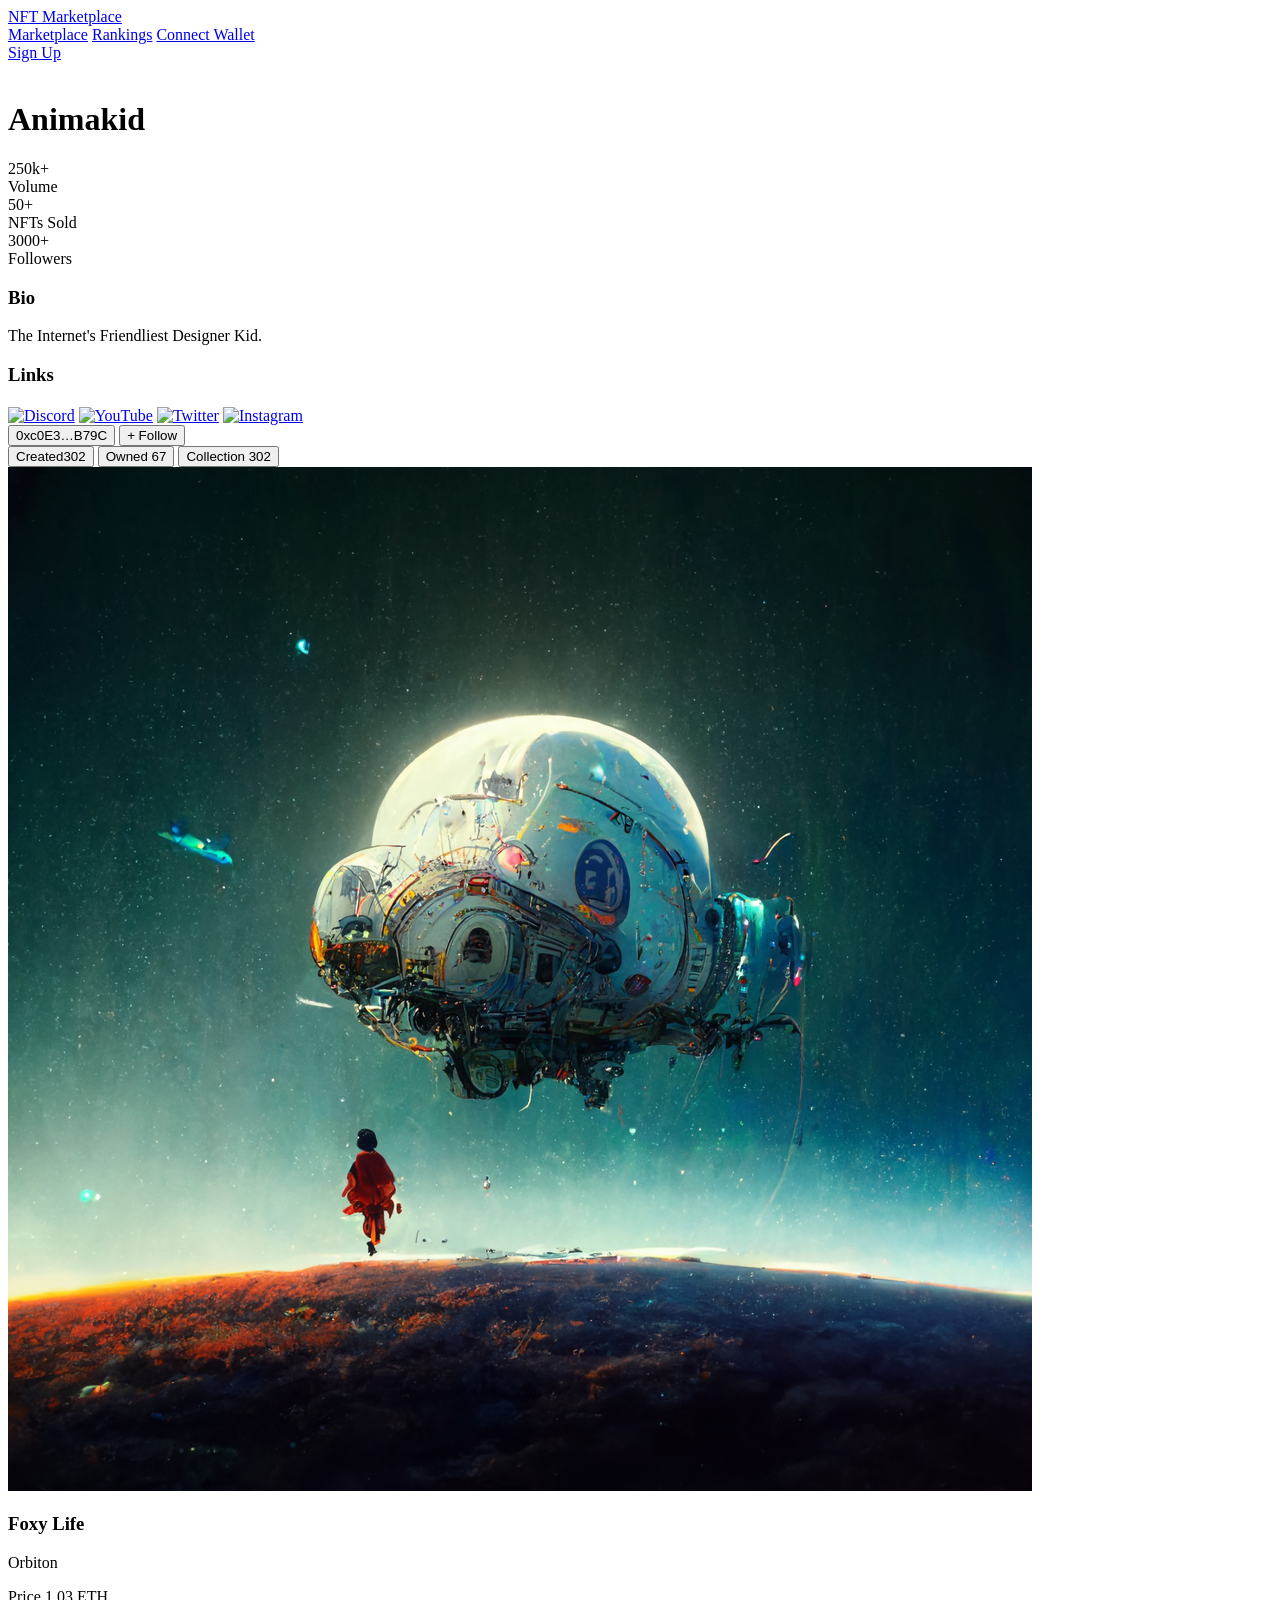
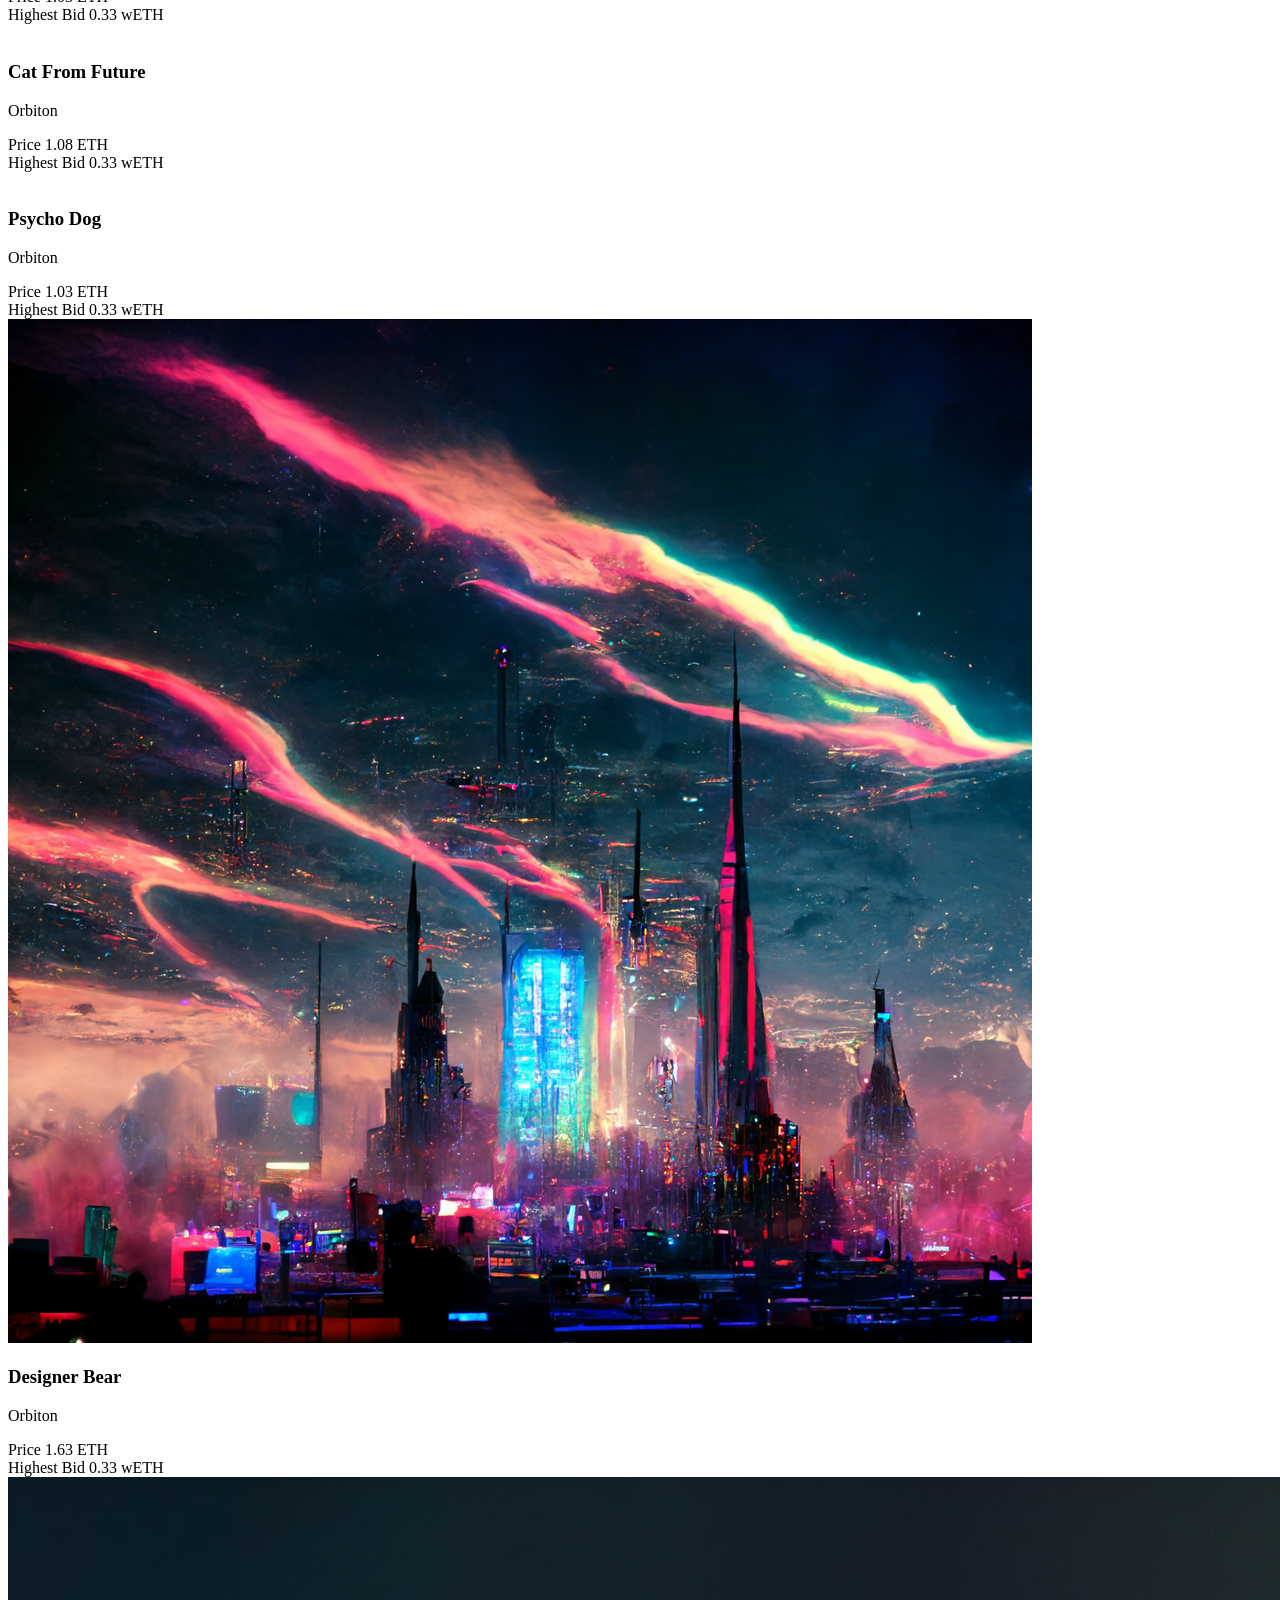
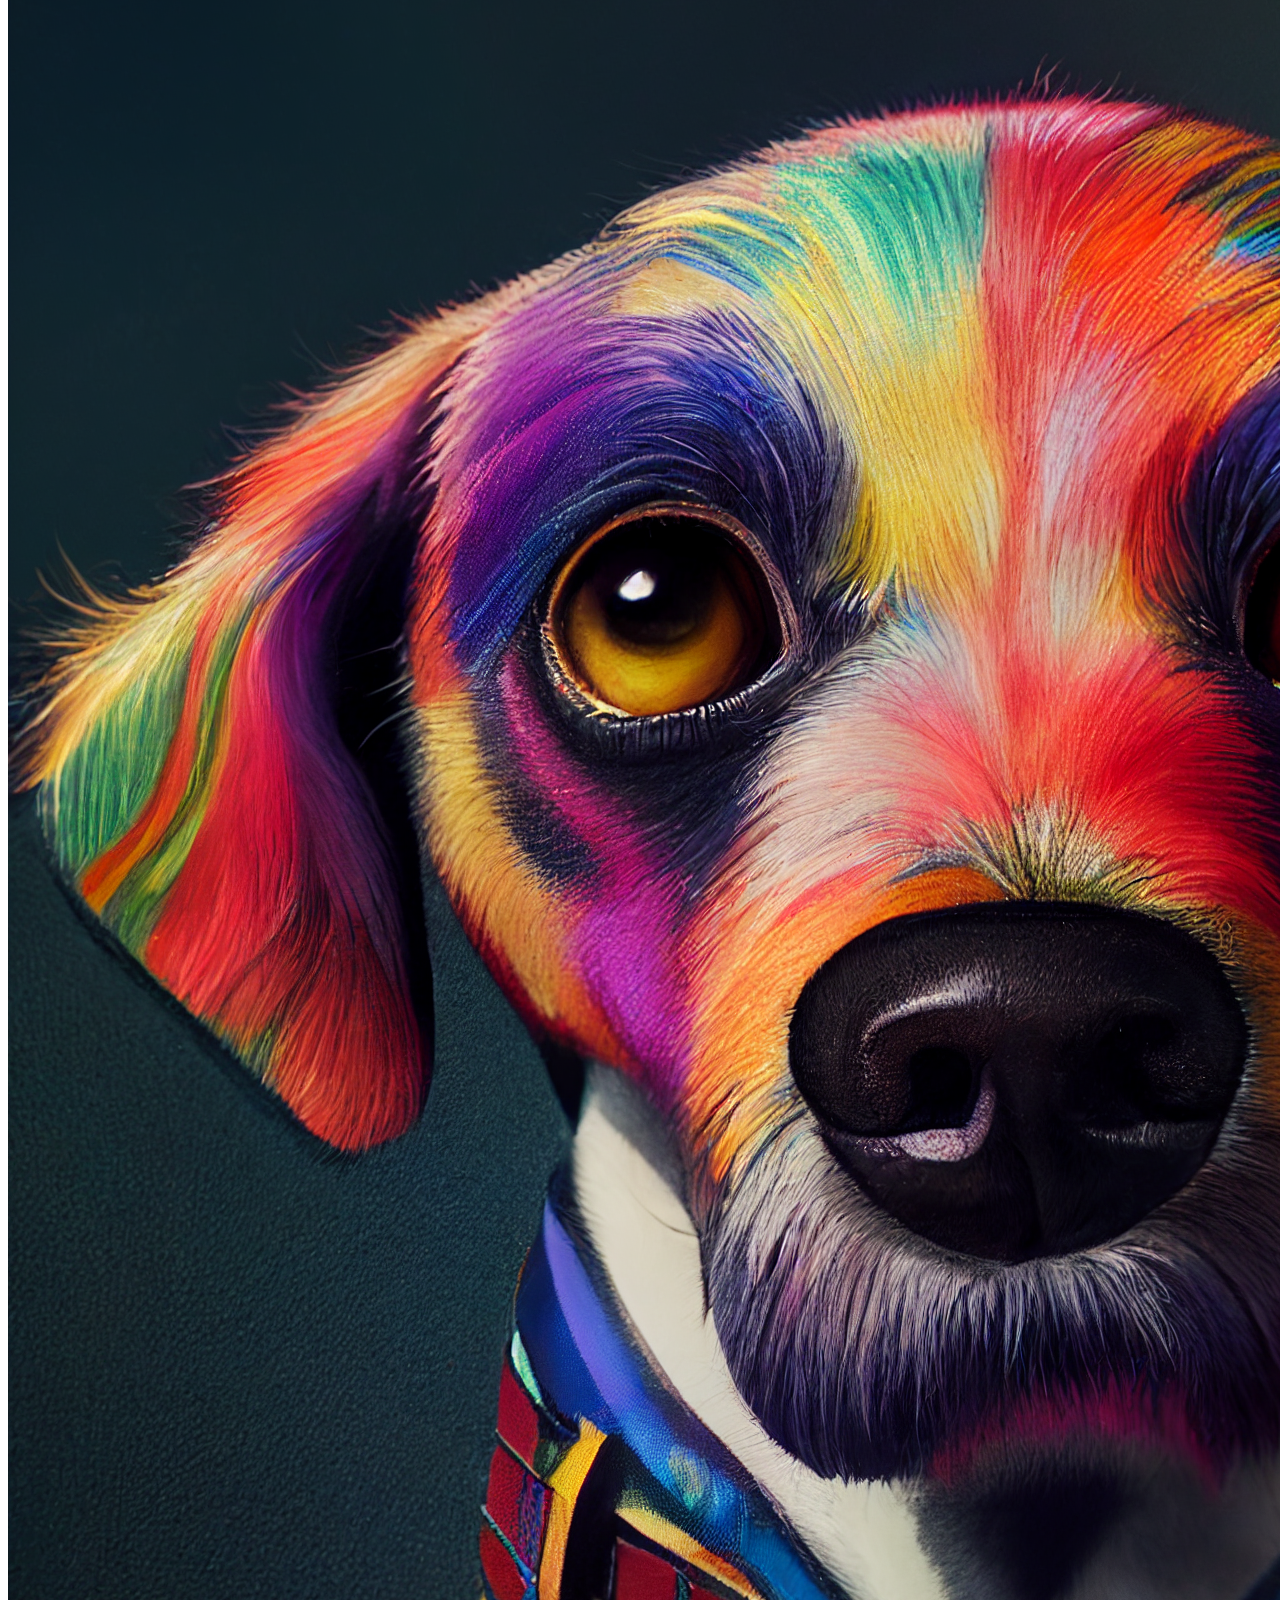
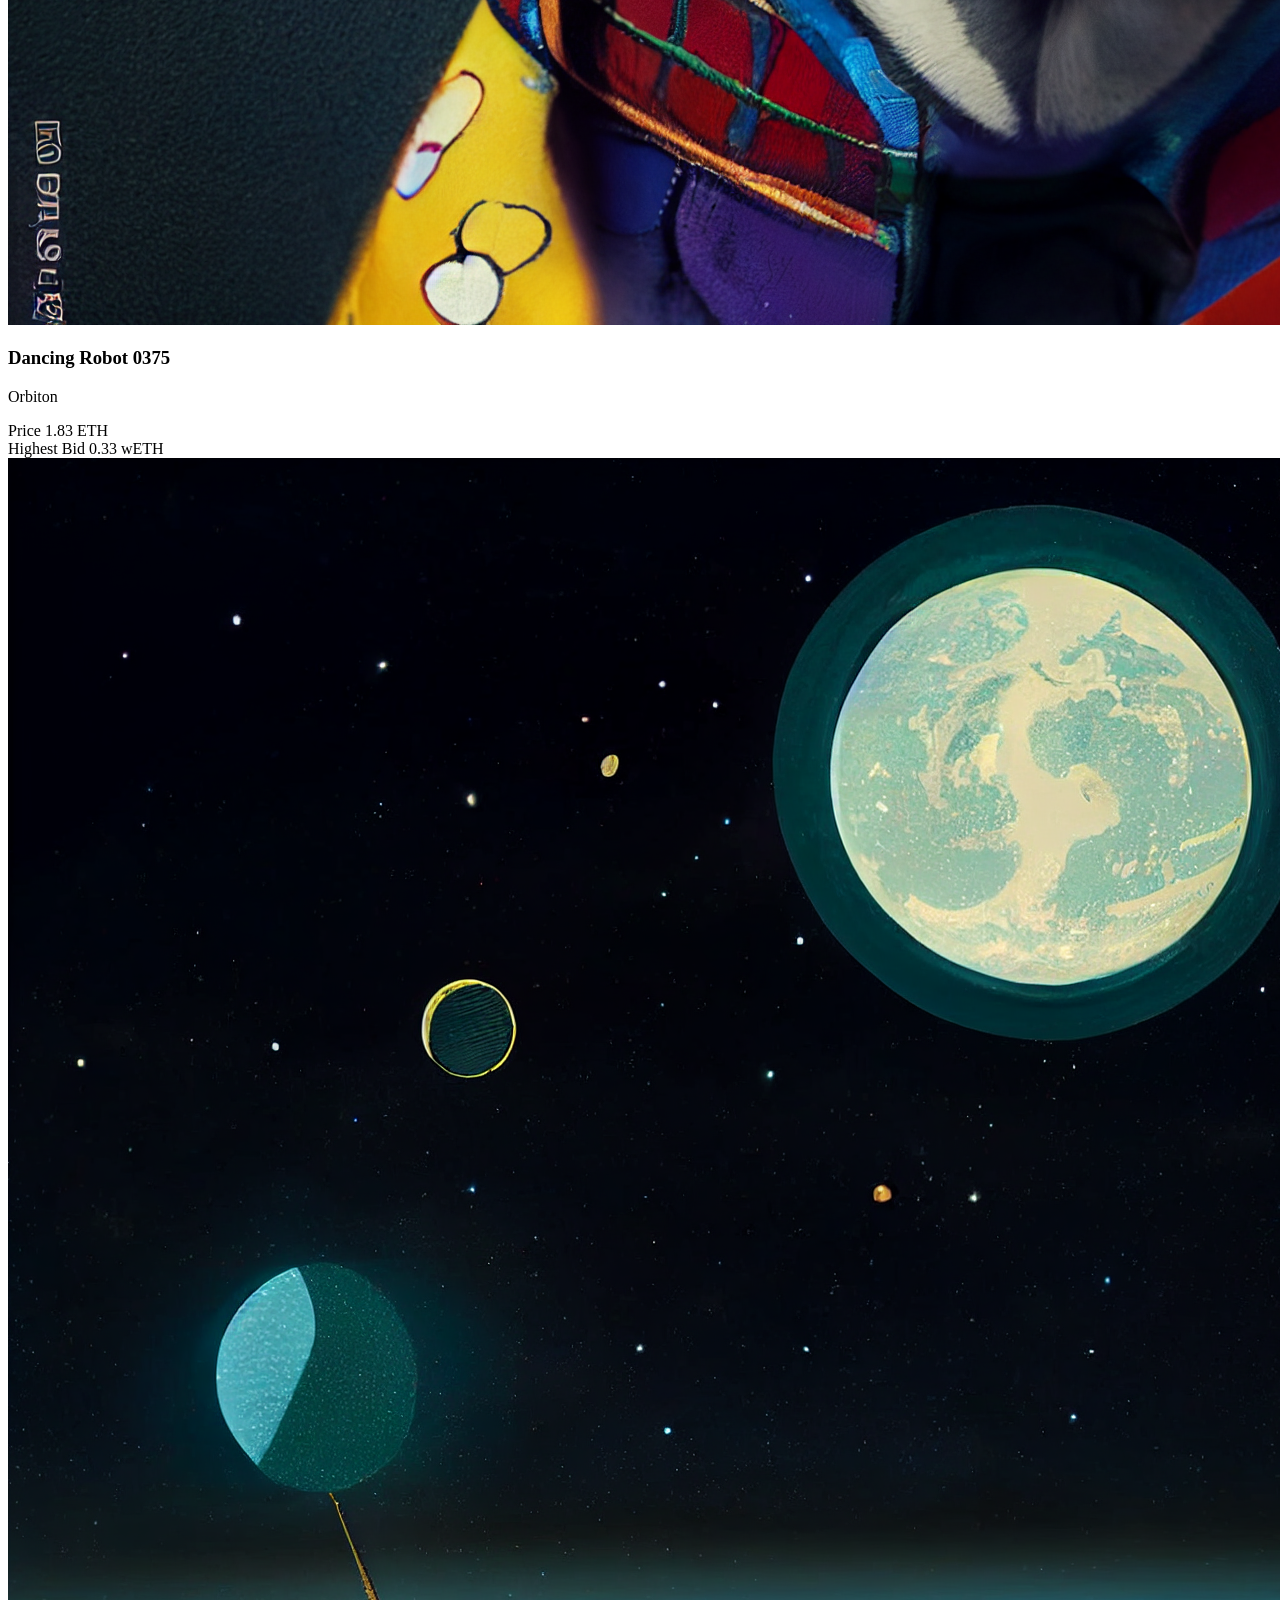
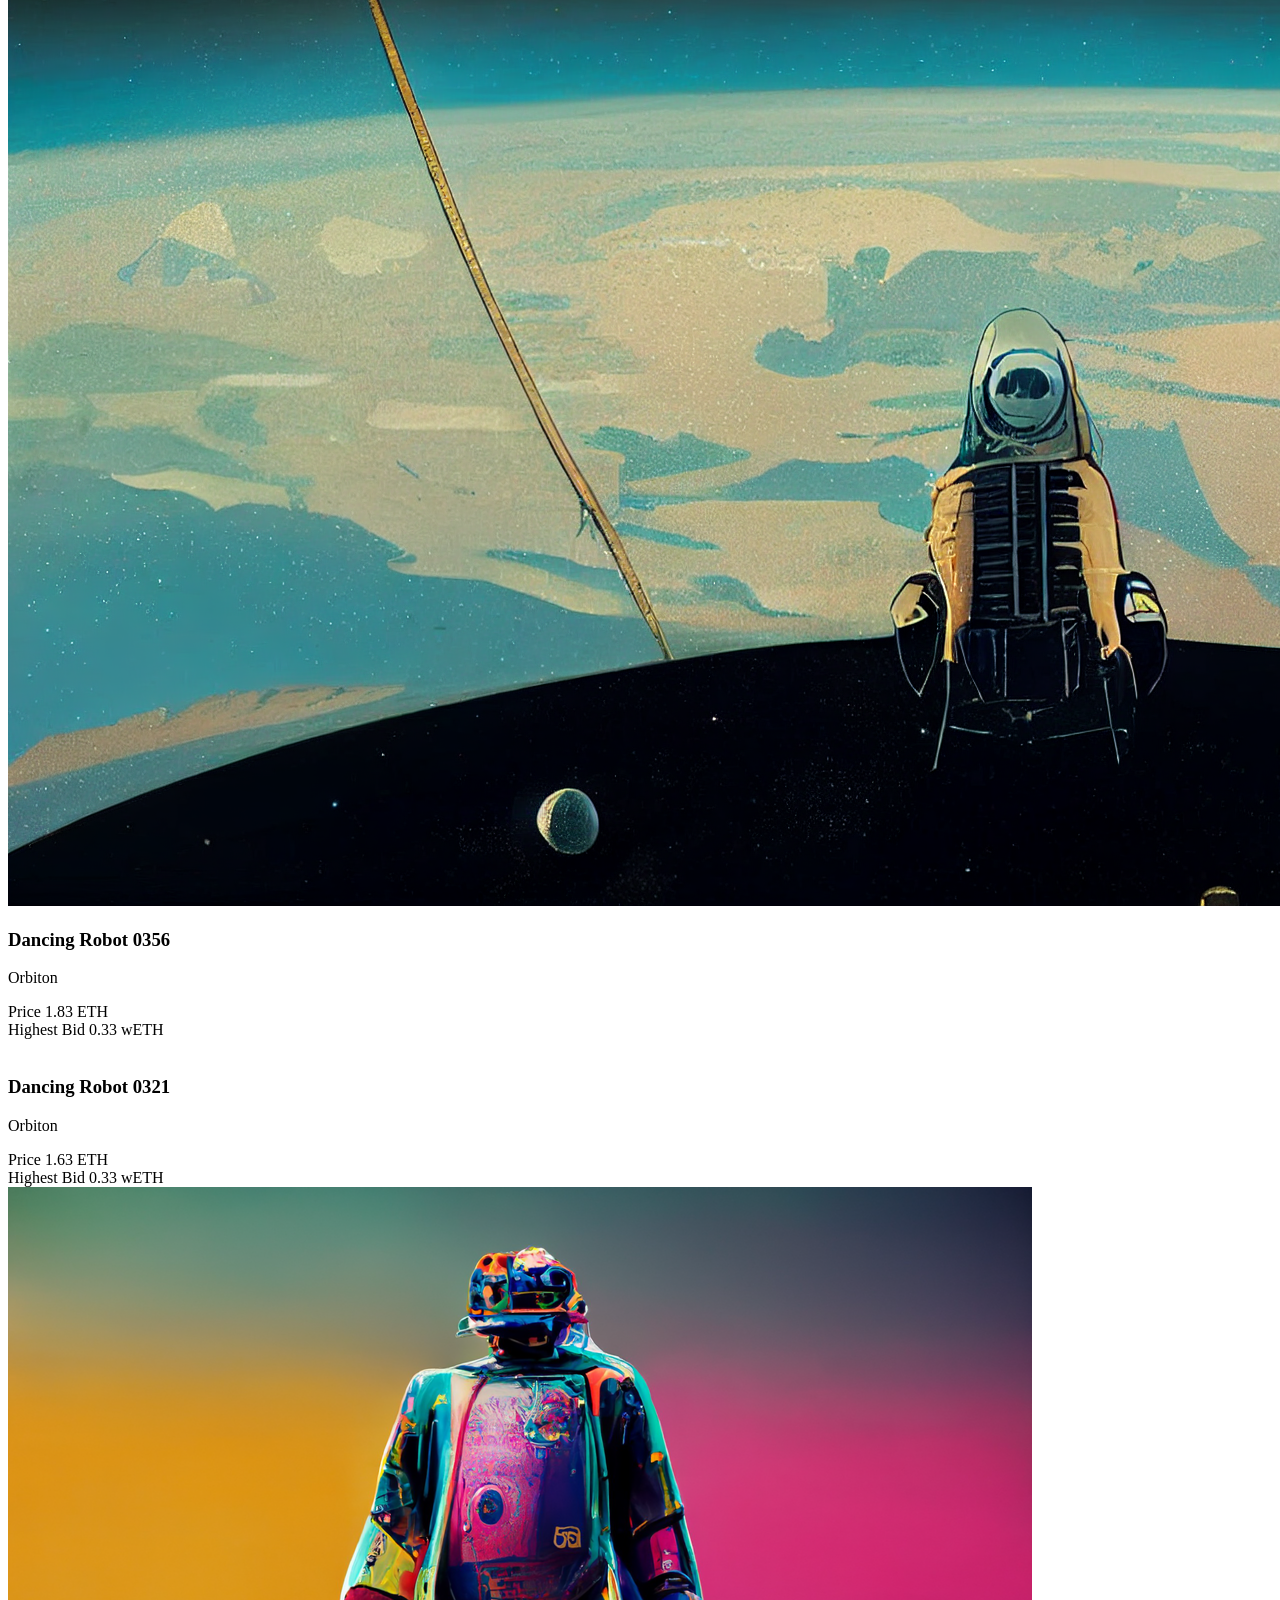
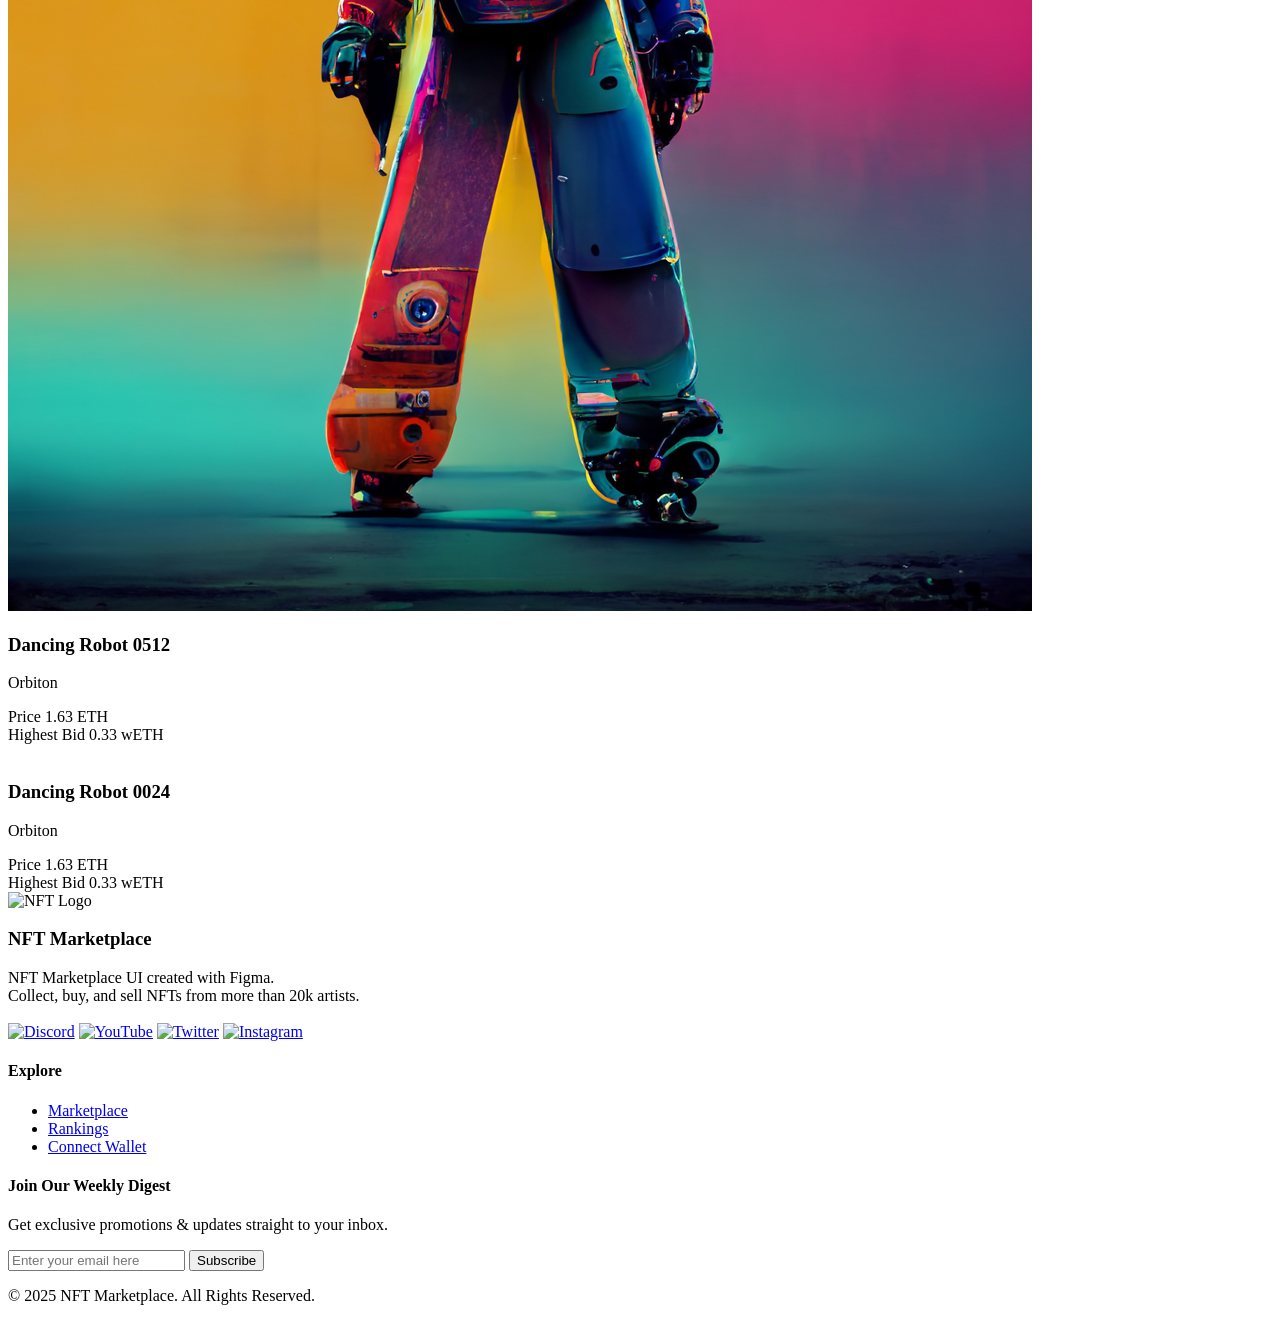
==== avatar.html @ 7b9eb2ba "Add files via upload" ====
<!DOCTYPE html>
<html lang="en">
<head>
    <meta charset="UTF-8">
    <meta name="viewport" content="width=device-width, initial-scale=1.0">
    <title>Document</title>
    <link rel="stylesheet" href="style.css">
</head>
<body>
       <header>
 <a href="index.html"> <div class="logo"> <img src="Storefront.png" alt="">NFT Marketplace</div></a>
  <nav>
    <a href="marketplace.html">Marketplace</a>
    <a href="creactors.html">Rankings</a>
    <a href="connect.html">Connect Wallet</a>
  </nav>
  <a href="registratoin.html" class="sign-up" > <img src="user.png" alt="">Sign Up</a>
</header>

    <div class="profile-banner">
    <img src="Cover + Profile Image.png" alt="">
</div>

<div class="profile-section">
    <div class="profile-left">


        <h1 class="profile-name">Animakid</h1>

        <div class="stats">
            <div class="stat">
                <div class="value">250k+</div>
                <div class="label">Volume</div>
            </div>
            <div class="stat">
                <div class="value">50+</div>
                <div class="label">NFTs Sold</div>
            </div>
            <div class="stat">
                <div class="value">3000+</div>
                <div class="label">Followers</div>
            </div>
        </div>

        <div class="bio">
            <h3>Bio</h3>
            <p>The Internet's Friendliest Designer Kid.</p>
        </div>

        <div class="links">
            <h3>Links</h3>
           <div class="socials">
         <a href="#"><img src="discord.png" alt="Discord"></a>
        <a href="#"><img style="margin-top: 2px; width: 32px; height: 32px;" src="assets/youtube.png" alt="YouTube"></a>
                <a href="#"><img src="twitter.png" alt="Twitter"></a>
        <a href="#"><img src="instagram.png" alt="Instagram"></a>
      </div>
        </div>
    </div>

    <div class="profile-right">
        <button class="wallet-btn">0xc0E3…B79C</button>
        <button class="follow-btn">+ Follow</button>
    </div>
</div>

 <div class="tc-tabs">
            <button class="tc-tab active">Created<span>302</span></button>
            <button class="tc-tab">Owned<span> 67</span></button>
            <button class="tc-tab">Collection <span>302</span></button>
        
        </div>
        <section class="art-section">
    <!-- Сетка карточек -->
    <div class="artist-grid">

        <!-- CARD 1 -->
        <div class="art-card">
            <img src="a3.png" alt="">
            <div class="card-info">
                <h3>Foxy Life</h3>
                <p class="creator"><img src="pm1.png" alt="">Orbiton</p>

                <div class="price-block">
                    <div class="price-item">
                        <span class="label">Price</span>
                        <span class="value">1.03 ETH</span>
                    </div>
                    <div class="price-item">
                        <span class="label">Highest Bid</span>
                        <span class="value">0.33 wETH</span>
                    </div>
                </div>
            </div>
        </div>

        <!-- CARD 2 -->
        <div class="art-card">
            <img src="ph11.png" alt="">
            <div class="card-info">
                <h3>Cat From Future</h3>
               <p class="creator"><img src="pm1.png" alt="">Orbiton</p>

                <div class="price-block">
                    <div class="price-item">
                        <span class="label">Price</span>
                        <span class="value">1.08 ETH</span>
                    </div>
                    <div class="price-item">
                        <span class="label">Highest Bid</span>
                        <span class="value">0.33 wETH</span>
                    </div>
                </div>
            </div>
        </div>

        <!-- CARD 3 -->
        <div class="art-card">
            <img src="ph12.png" alt="">
            <div class="card-info">
                <h3>Psycho Dog</h3>
                <p class="creator"><img src="pm1.png" alt="">Orbiton</p>

                <div class="price-block">
                    <div class="price-item">
                        <span class="label">Price</span>
                        <span class="value">1.03 ETH</span>
                    </div>
                    <div class="price-item">
                        <span class="label">Highest Bid</span>
                        <span class="value">0.33 wETH</span>
                    </div>
                </div>
            </div>
        </div>

        <!-- CARD 4 -->
        <div class="art-card">
            <img src="a5.png" alt="">
            <div class="card-info">
                <h3>Designer Bear</h3>
                <p class="creator"> <img src="pm1.png" alt="">Orbiton</p>

                <div class="price-block">
                    <div class="price-item">
                        <span class="label">Price</span>
                        <span class="value">1.63 ETH</span>
                    </div>
                    <div class="price-item">
                        <span class="label">Highest Bid</span>
                        <span class="value">0.33 wETH</span>
                    </div>
                </div>
            </div>
        </div>

        <!-- CARD 5 -->
        <div class="art-card">
            <img src="a6.png " alt="">
            <div class="card-info">
                <h3>Dancing Robot 0375</h3>
                <p class="creator"> <img src="assets/pm1.png" alt="">Orbiton</p>

                <div class="price-block">
                    <div class="price-item">
                        <span class="label">Price</span>
                        <span class="value">1.83 ETH</span>
                    </div>
                    <div class="price-item">
                        <span class="label">Highest Bid</span>
                        <span class="value">0.33 wETH</span>
                    </div>
                </div>
            </div>
        </div>

        <!-- CARD 6 -->
        <div class="art-card">
            <img src="a7.png" alt="">
            <div class="card-info">
                <h3>Dancing Robot 0356</h3>
                <p class="creator"> <img src="assets/pm1.png" alt="">Orbiton</p>

                <div class="price-block">
                    <div class="price-item">
                        <span class="label">Price</span>
                        <span class="value">1.83 ETH</span>
                    </div>
                    <div class="price-item">
                        <span class="label">Highest Bid</span>
                        <span class="value">0.33 wETH</span>
                    </div>
                </div>
            </div>
        </div>

        <!-- CARD 7 -->
        <div class="art-card">
            <img src="m5.png" alt="">
            <div class="card-info">
                <h3>Dancing Robot 0321</h3>
                <p class="creator"> <img src="assets/pm1.png" alt="">Orbiton</p>

                <div class="price-block">
                    <div class="price-item">
                        <span class="label">Price</span>
                        <span class="value">1.63 ETH</span>
                    </div>
                    <div class="price-item">
                        <span class="label">Highest Bid</span>
                        <span class="value">0.33 wETH</span>
                    </div>
                </div>
            </div>
        </div>

        <!-- CARD 8 -->
        <div class="art-card">
            <img src="a8.png" alt="">
            <div class="card-info">
                <h3>Dancing Robot 0512</h3>
                <p class="creator"><img src="assets/pm1.png" alt="">Orbiton</p>

                <div class="price-block">
                    <div class="price-item">
                        <span class="label">Price</span>
                        <span class="value">1.63 ETH</span>
                    </div>
                    <div class="price-item">
                        <span class="label">Highest Bid</span>
                        <span class="value">0.33 wETH</span>
                    </div>
                </div>
            </div>
        </div>

        <!-- CARD 9 -->
        <div class="art-card">
            <img src="m11.png" alt="">
            <div class="card-info">
                <h3>Dancing Robot 0024</h3>
                <p class="creator"> <img src="assets/pm1.png" alt="">Orbiton</p>

                <div class="price-block">
                    <div class="price-item">
                        <span class="label">Price</span>
                        <span class="value">1.63 ETH</span>
                    </div>
                    <div class="price-item">
                        <span class="label">Highest Bid</span>
                        <span class="value">0.33 wETH</span>
                    </div>
                </div>
            </div>
        </div>

    </div>
</section>
 
<footer class="footer">
  <div class="footer-container">
    <!-- Лого и описание -->
    <div class="footer-column">
      <div class="footer-logo">
        <img src="Storefront.png" alt="NFT Logo">
        <h3>NFT Marketplace</h3>
      </div>
      <p class="footer-desc">
        NFT Marketplace UI created with Figma.<br>
        Collect, buy, and sell NFTs from more than 20k artists.
      </p>
      <div class="socials">
         <a href="#"><img src="discord.png" alt="Discord"></a>
        <a href="#"><img style="margin-top: 2px; width: 32px; height: 32px;" src="youtube.png" alt="YouTube"></a>
                <a href="#"><img src="twitter.png" alt="Twitter"></a>
        <a href="#"><img src="instagram.png" alt="Instagram"></a>
      </div>
    </div>

    <!-- Меню -->
    <div class="footer-column">
      <h4>Explore</h4>
      <ul>
        <li><a href="#">Marketplace</a></li>
        <li><a href="#">Rankings</a></li>
        <li><a href="#">Connect Wallet</a></li>
      </ul>
    </div>

    <!-- Подписка -->
    <div class="footer-column">
      <h4>Join Our Weekly Digest</h4>
      <p>Get exclusive promotions & updates straight to your inbox.</p>
      <form class="footer-form">
        <input type="email" placeholder="Enter your email here" required>
        <button type="submit">Subscribe</button>
      </form>
    </div>
  </div>

  <div class="footer-bottom">
    <p>© 2025 NFT Marketplace. All Rights Reserved.</p>
  </div>
</footer>

<script>
    const tabs = document.querySelectorAll('.tc-tab');

    tabs.forEach(tab => {
        tab.addEventListener('click', () => {
            tabs.forEach(t => t.classList.remove('active'));
            tab.classList.add('active');
        });
    });
</script>
<script src="registration.js"></script>
<script src="login.js"></script>

</body>
</html>
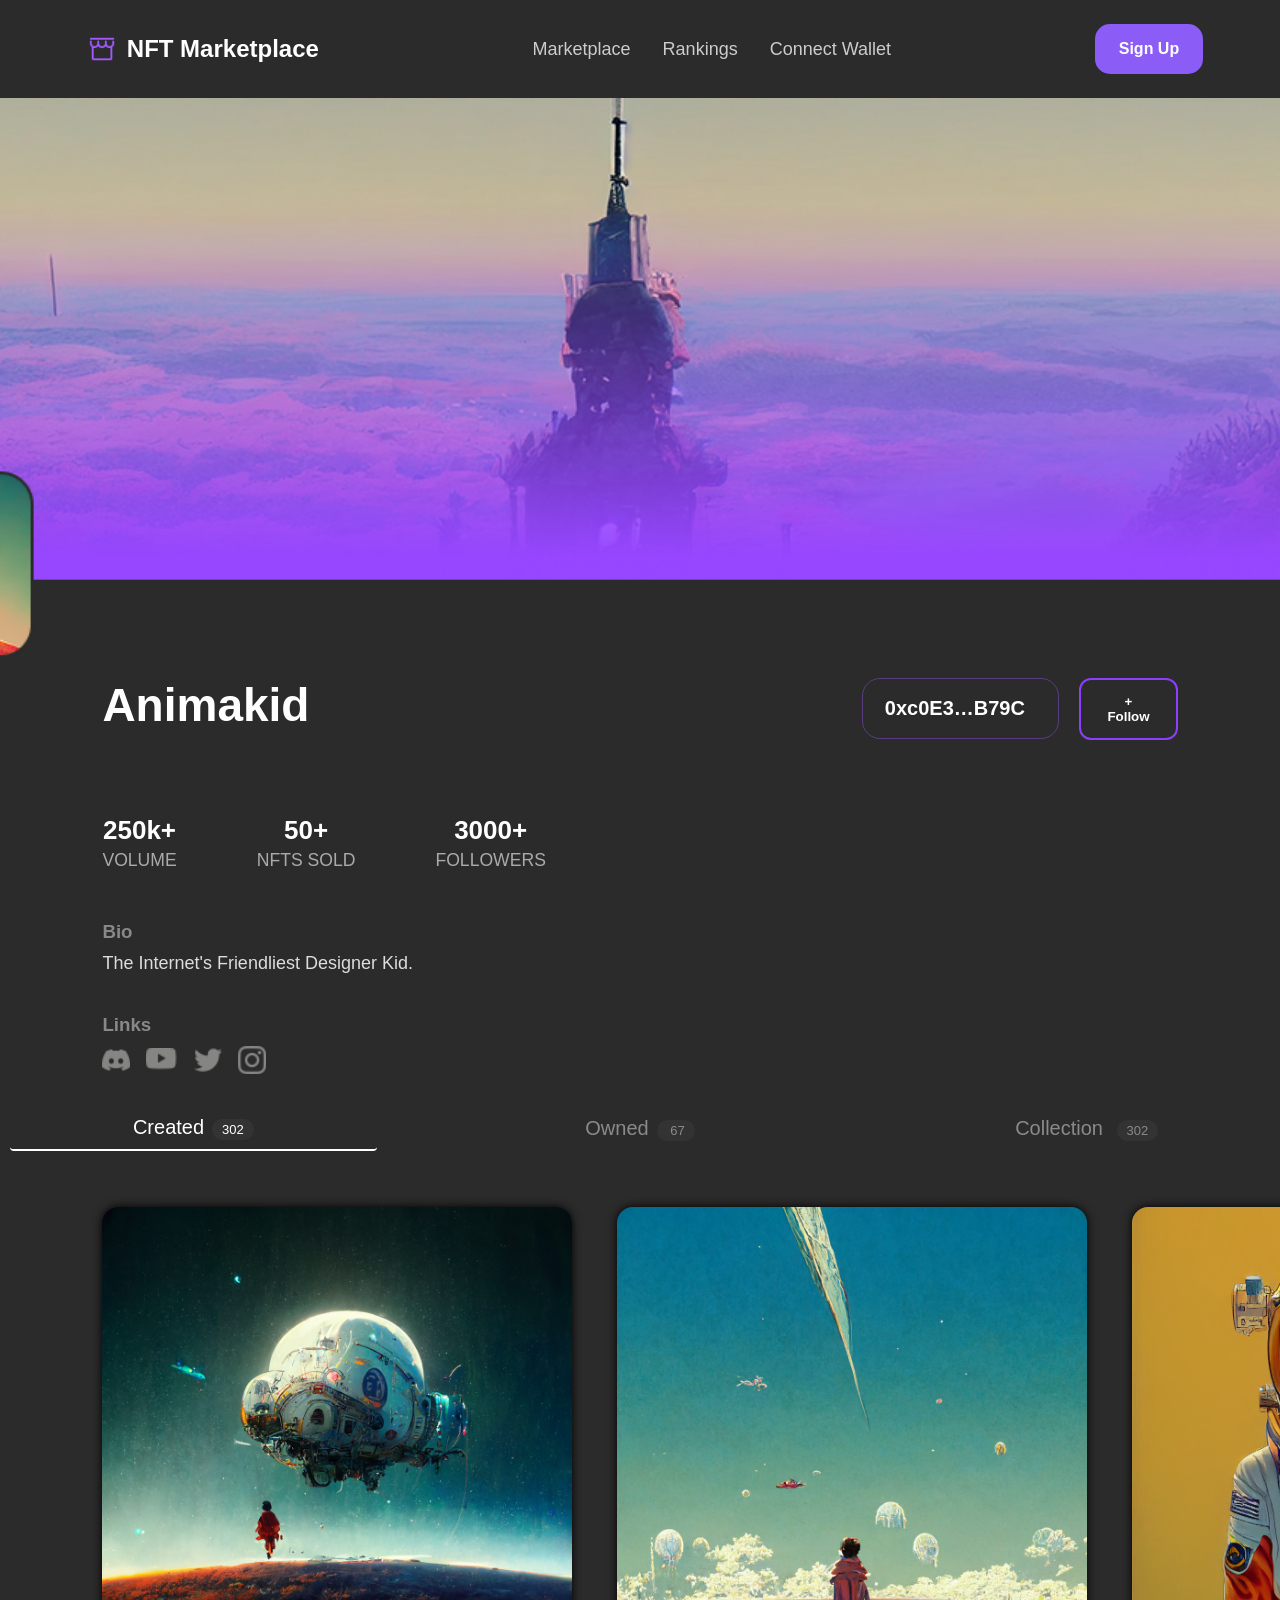
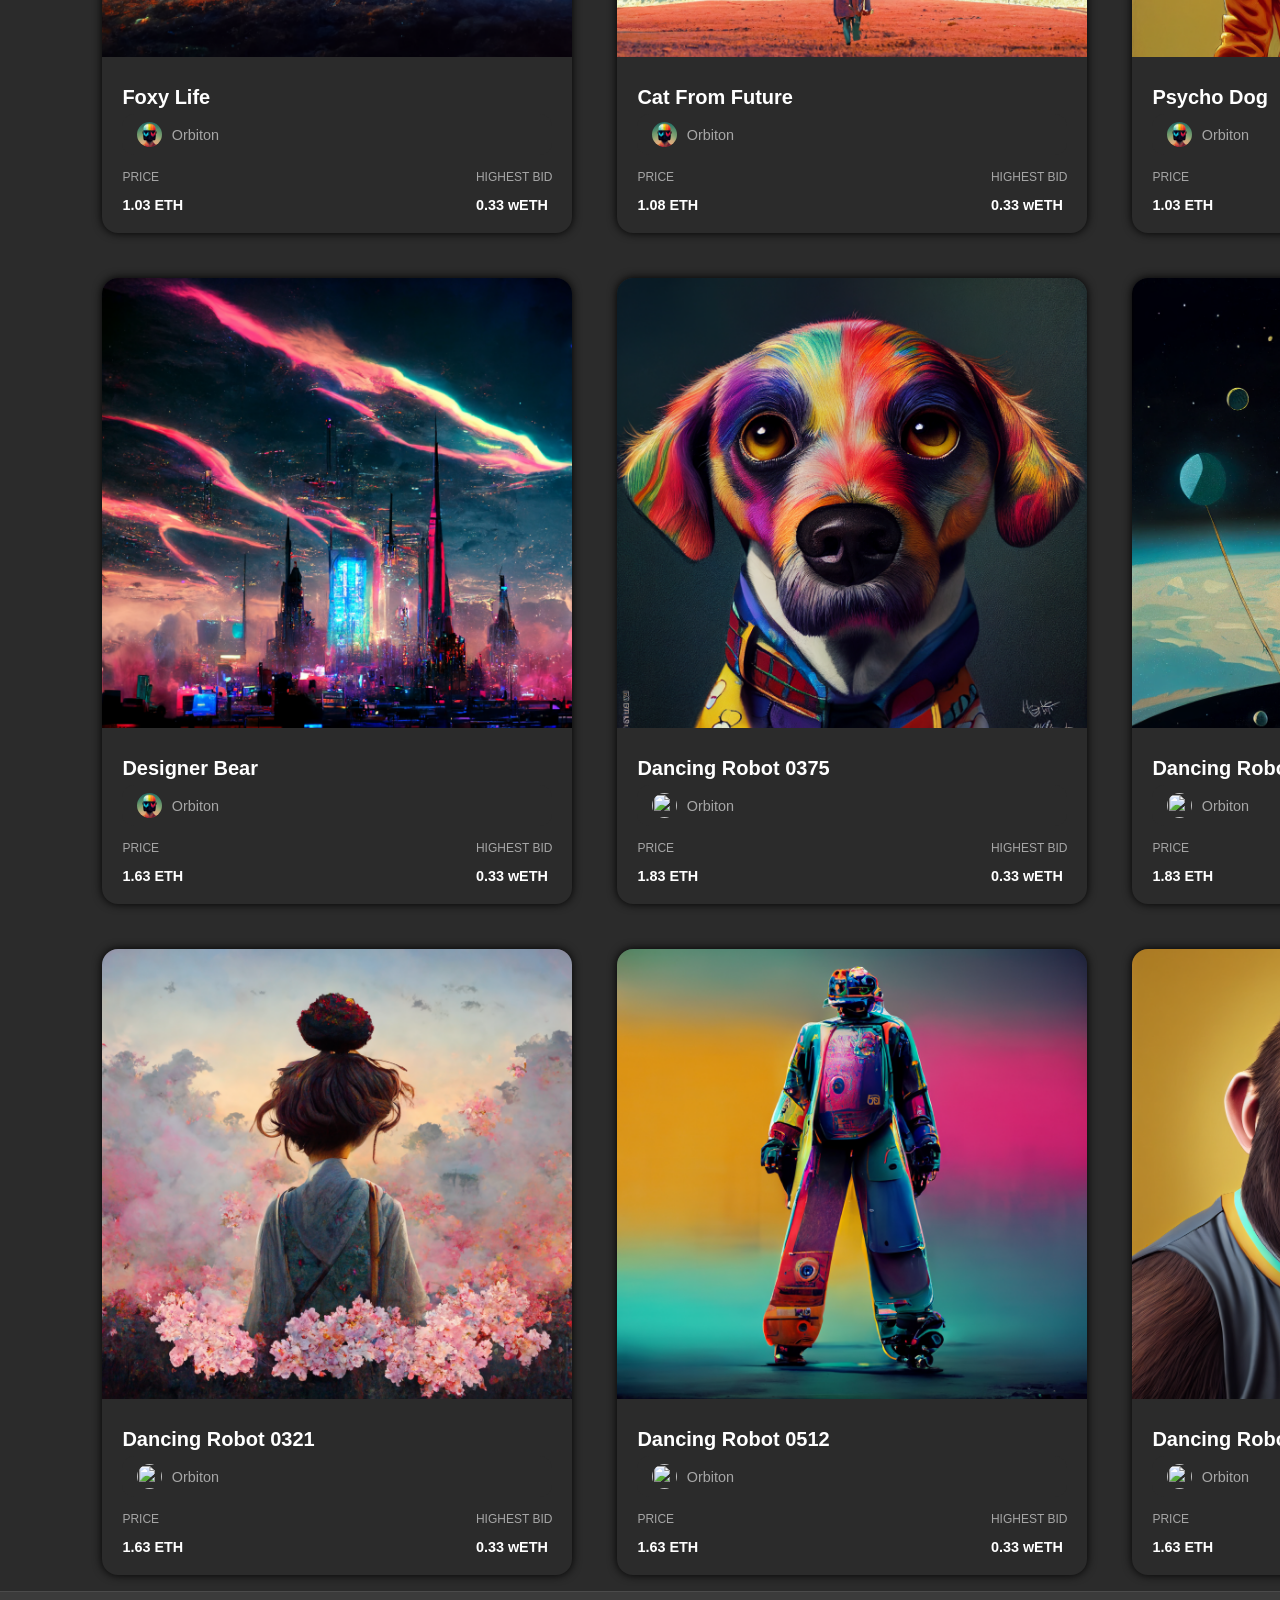
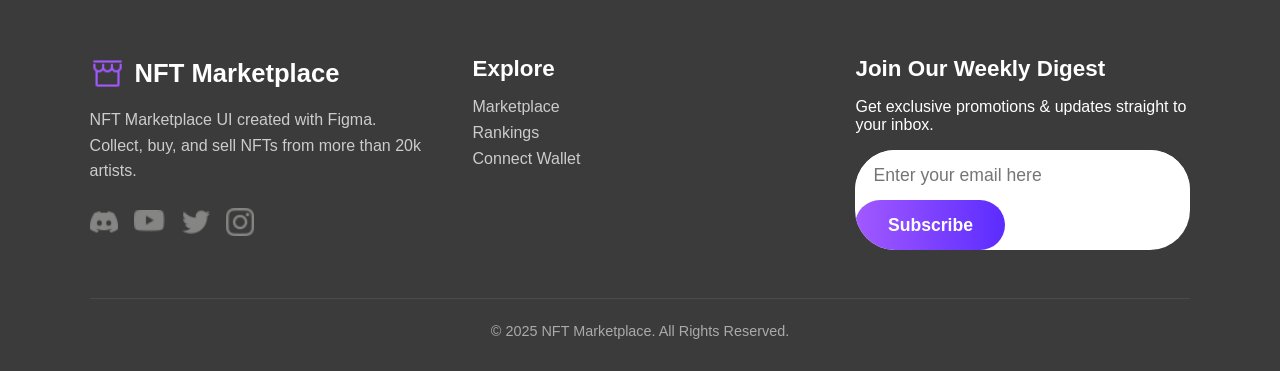
==== commit 5a748e16: "Update avatar.html" ====
--- a/avatar.html
+++ b/avatar.html
@@ -14,7 +14,7 @@
     <a href="creactors.html">Rankings</a>
     <a href="connect.html">Connect Wallet</a>
   </nav>
-  <a href="registratoin.html" class="sign-up" > <img src="user.png" alt="">Sign Up</a>
+  <a href="registratoin.html" class="sign-up">Sign Up</a>
 </header>
 
     <div class="profile-banner">
@@ -51,7 +51,7 @@
             <h3>Links</h3>
            <div class="socials">
          <a href="#"><img src="discord.png" alt="Discord"></a>
-        <a href="#"><img style="margin-top: 2px; width: 32px; height: 32px;" src="assets/youtube.png" alt="YouTube"></a>
+        <a href="#"><img style="margin-top: 2px; width: 32px; height: 32px;" src="youtube.png" alt="YouTube"></a>
                 <a href="#"><img src="twitter.png" alt="Twitter"></a>
         <a href="#"><img src="instagram.png" alt="Instagram"></a>
       </div>
@@ -317,4 +317,5 @@
 <script src="login.js"></script>
 
 </body>
-</html>+
+</html>
--- a/style.css
+++ b/style.css
@@ -0,0 +1,3746 @@
+* {
+    margin: 0;
+    padding: 0;
+    box-sizing: border-box;
+    font-family: "Poppins", sans-serif;
+}
+
+body {
+    background-color: #2b2b2b;
+    color: #fff;
+    overflow-x: hidden;
+}
+
+/* Header Responsive */
+header {
+    display: flex;
+    justify-content: space-between;
+    align-items: center;
+    padding: 1.5rem 6%;
+    flex-wrap: wrap;
+}
+
+.logo {
+    display: flex;
+    align-items: center;
+    gap: 10px;
+    font-size: 1.5rem;
+    font-weight: 700;
+    padding: 5px 10px;
+    border-radius: 8px;
+}
+
+.logo img {
+    width: 30px;
+    height: 30px;
+    object-fit: contain;
+}
+
+nav {
+    display: flex;
+    flex-wrap: wrap;
+    justify-content: center;
+}
+
+nav a {
+    color: #ccc;
+    margin: 0 1rem;
+    text-decoration: none;
+    font-weight: 500;
+    font-size: 18px;
+    transition: color 0.3s;
+}
+
+nav a:hover {
+    color: #a259ff;
+}
+
+a {
+    text-decoration: none;
+}
+
+.sign-up {
+    background: #8b5cf6;
+    padding: 1rem 1.5rem;
+    border-radius: 15px;
+    color: #fff;
+    font-weight: 600;
+    align-items: center;
+    display: flex;
+    transition: background 0.3s;
+}
+
+.sign-up:hover {
+    background: #a259ff;
+}
+
+
+/* Responsive Header */
+@media (max-width: 900px) {
+    header {
+        flex-direction: column;
+        gap: 1rem;
+        text-align: center;
+        padding: 1rem 5%;
+    }
+    
+    nav {
+        order: 3;
+        width: 100%;
+        margin-top: 1rem;
+    }
+    
+    nav a {
+        margin: 0 0.6rem;
+        font-size: 16px;
+    }
+}
+
+@media (max-width: 480px) {
+    .logo {
+        font-size: 1.2rem;
+    }
+    
+    nav a {
+        font-size: 14px;
+        margin: 0 0.4rem;
+    }
+    
+    .sign-up {
+        padding: 0.5rem 1rem;
+        font-size: 14px;
+    }
+}
+
+/* Sections */
+section {
+    padding: 4rem 7%;
+    box-sizing: border-box;
+}
+
+@media (max-width: 768px) {
+    section {
+        padding: 3rem 5%;
+    }
+}
+
+@media (max-width: 480px) {
+    section {
+        padding: 2rem 3%;
+    }
+}
+
+/* Hero Section */
+.hero {
+    display: flex;
+    justify-content: space-between;
+    align-items: center;
+    gap: 4rem;
+    flex-wrap: wrap;
+    background-color: #2b2b2b;
+    color: #fff;
+    padding: 4rem 10%;
+}
+
+.hero-text {
+    flex: 1 1 45%;
+}
+
+.hero-image {
+    flex: 1 1 45%;
+    display: flex;
+    justify-content: center;
+}
+
+.hero-text h1 {
+    font-size: 5.2rem;
+    line-height: 1.1;
+}
+
+.hero-text p {
+    margin-top: 1rem;
+    color: #aaa;
+    font-size: 1.6rem;
+    line-height: 1.5;
+}
+
+.btn-primary {
+    background: #8b5cf6;
+    color: #fff;
+    padding: 0.9rem 1.8rem;
+    border-radius: 10px;
+    border: none;
+    margin-top: 2rem;
+    font-size: 1.5rem;
+    cursor: pointer;
+    font-weight: bold;
+    display: flex;
+    align-items: center;
+    transition: background 0.3s;
+}
+
+.btn-primary:hover {
+    background: #a259ff;
+}
+
+.btn-primary img {
+    margin-right: 10px;
+}
+
+.stats {
+    display: flex;
+    margin-top: 3rem;
+    gap: 3rem;
+    flex-wrap: wrap;
+}
+
+.stat {
+    text-align: center;
+}
+
+.stat h3 {
+    font-size: 2.5rem;
+    color: #fff;
+}
+
+.stat p {
+    color: #999;
+    margin-top: 0.3rem;
+}
+
+.card {
+    background: #3b3b3b;
+    border-radius: 20px;
+    overflow: hidden;
+    width: 100%;
+    width: 680px;
+    box-shadow: 0 0 20px rgba(0, 0, 0, 0.5);
+    height:600px;
+}
+
+.card img {
+    width: 100%;
+    display: block;
+    height: 82%;
+}
+
+.card-content {
+    padding: 1.2rem;
+}
+
+.card-content img {
+    width: 22px;
+    border-radius: 10px;
+}
+
+.card-content h4 {
+    font-size: 2.1rem;
+    font-weight: 600;
+   
+}
+
+.card-content p {
+    color: #aaa;
+    font-size: 1rem;
+    margin-top: 0.3rem;
+     writing-mode: horizontal-tb !important;
+    text-orientation: mixed !important;
+    direction: ltr !important;
+    text-align: left !important;
+    white-space: normal !important;
+    word-break: normal !important;
+    overflow-wrap: normal !important;
+    line-height: normal !important;
+}
+
+/* Responsive Hero */
+@media (max-width: 1100px) {
+    .hero-text h1 {
+        font-size: 4rem;
+    }
+    
+    .hero-text p {
+        font-size: 1.4rem;
+    }
+}
+
+@media (max-width: 900px) {
+    .hero {
+        flex-direction: column;
+        text-align: center;
+    }
+    
+    .hero-text, .hero-image {
+        flex: 1 1 100%;
+    }
+    
+    .hero-text h1 {
+        font-size: 3rem;
+    }
+    
+    .hero-text p {
+        font-size: 1.2rem;
+    }
+    
+    .stats {
+        justify-content: center;
+    }
+    
+    .card {
+        height: auto;
+        margin-right: 0;
+    }
+}
+
+@media (max-width: 600px) {
+    .hero-text h1 {
+        font-size: 2.5rem;
+    }
+    
+    .hero-text p {
+        font-size: 1rem;
+    }
+    
+    .stats {
+        gap: 1.5rem;
+    }
+    
+    .stat h3 {
+        font-size: 2rem;
+    }
+    
+    .btn-primary {
+        font-size: 1.2rem;
+        padding: 0.7rem 1.5rem;
+    }
+}
+
+/* Avatar */
+.avatar {
+    display: flex;
+    gap: 10px;
+    align-items: center;
+    margin-top: 20px;
+  
+    
+}
+
+.avatar img {
+    width: 25px;
+    height: 25px;
+    border-radius: 20px;
+    margin-left: 1px;
+    margin-left: 20px;
+   
+}
+
+.trending {
+    background-color: #2b2b2b;
+    color: #fff;
+    padding: 4rem 10%;
+}
+
+.trending-header {
+    margin-bottom: 4rem; /* Увеличил отступ */
+}
+
+.trending-header h2 {
+    font-size: 3.3rem; /* Увеличил заголовок */
+    font-weight: 700;
+}
+
+.trending-header p {
+    color: #aaa;
+    margin-top: 1.5rem;
+    font-size: 1.1rem; /* Увеличил текст */
+}
+
+.trending-grid {
+    display: grid;
+    grid-template-columns: repeat(3, 1fr); /* 3 колонки */
+    gap: 2rem; /* Увеличил промежутки */
+    justify-content: center;
+}
+
+.collection-card {
+    background: #2b2b2b;
+    border-radius: 25px; /* Увеличил скругление */
+    padding: 2rem;
+    transition: all 0.4s ease;
+    opacity: 0;
+    transform: translateY(40px);
+}
+
+.collection-card.show {
+    animation: fadeUp 0.8s ease forwards;
+}
+
+.collection-card:hover {
+    transform: translateY(-15px) scale(1.02); /* Усилил эффект */
+}
+
+.collection-card > img {
+    width: 100%;
+    height: 420px; /* Увеличил высоту изображения */
+    border-radius: 20px;
+    object-fit: cover;
+}
+
+.thumbs {
+    display: flex;
+    align-items: center;
+    margin-top: 1.5rem;
+    gap: 1.5rem;
+    justify-content: space-between; /* Равномерное распределение */
+    width: 100%;
+}
+
+.thumbs img {
+    width: 120px;
+    height: 110px;
+    border-radius: 15px;
+    object-fit: cover;
+    flex: 1; /* Все элементы занимают равное пространство */
+    max-width: 120px; /* Максимальная ширина */
+}
+
+.count {
+    width: 120px;
+    height: 110px;
+    background: #a259ff;
+    color: #fff;
+    font-weight: 600;
+    border-radius: 15px;
+    font-size: 1.5rem;
+    display: flex;
+    align-items: center;
+    justify-content: center;
+    flex: 1; /* Занимает то же пространство что и картинки */
+    max-width: 120px;
+}
+
+/* Для большой карточки увеличиваем миниатюры */
+.collection-card:first-child .thumbs img,
+.collection-card:first-child .count {
+    width: 120px;
+    height: 110px;
+    max-width: 140px;
+}
+
+/* Чтобы все элементы были одинаковой высоты */
+.thumbs > * {
+    height: 110px;
+}
+
+.collection-card:first-child .thumbs > * {
+    width: 120px;
+    height: 110px;
+  
+}
+
+/* Адаптивность */
+@media (max-width: 768px) {
+    .thumbs {
+        gap: 1rem;
+        justify-content: center; /* Центрируем на мобильных */
+        flex-wrap: wrap;
+    }
+    
+    .thumbs img,
+    .count {
+        width: 100px;
+        height: 90px;
+        max-width: 100px;
+        flex: none; /* Убираем flex на мобильных */
+    }
+    
+    .thumbs > * {
+        height: 90px;
+    }
+}
+
+@media (max-width: 480px) {
+    .thumbs {
+        gap: 0.8rem;
+    }
+    
+    .thumbs img,
+    .count {
+        width: 80px;
+        height: 70px;
+        max-width: 80px;
+    }
+    
+    .thumbs > * {
+        height: 70px;
+    }
+    
+    .count {
+        font-size: 1.2rem;
+    }
+}
+
+
+.collection-card h3 {
+    margin-top: 1.5rem;
+    font-size: 1.8rem; /* Увеличил заголовок */
+    font-weight: 600;
+}
+
+.collection-card .author {
+    color: #aaa;
+    margin-top: 0.5rem;
+    font-size: 1.1rem; /* Увеличил текст */
+     writing-mode: horizontal-tb !important;
+    text-orientation: mixed !important;
+    direction: ltr !important;
+    text-align: left !important;
+    white-space: normal !important;
+    word-break: normal !important;
+    overflow-wrap: normal !important;
+    line-height: normal !important;
+}
+
+/* Адаптивность */
+@media (max-width: 1200px) {
+    .trending-grid {
+        grid-template-columns: repeat(2, 1fr); /* 2 колонки на планшетах */
+    }
+    
+    .trending-header h2 {
+        font-size: 3.5rem;
+    }
+}
+
+@media (max-width: 900px) {
+    .trending {
+        padding: 4rem 5%;
+    }
+    
+    .trending-header {
+        text-align: center;
+    }
+    
+    .trending-header h2 {
+        font-size: 3rem;
+    }
+}
+
+@media (max-width: 768px) {
+    .trending-grid {
+        grid-template-columns: 1fr; /* 1 колонка на мобильных */
+        gap: 2rem;
+    }
+    
+    .collection-card > img {
+        height: 300px;
+    }
+    
+    .thumbs {
+        justify-content: center;
+    }
+    
+    .thumbs img,
+    .count {
+        width: 100px;
+        height: 90px;
+    }
+}
+
+@media (max-width: 480px) {
+    .trending-header h2 {
+        font-size: 2.5rem;
+    }
+    
+    .trending-header p {
+        font-size: 1.1rem;
+    }
+    
+    .collection-card {
+        padding: 1.5rem;
+    }
+    
+    .collection-card > img {
+        height: 250px;
+    }
+    
+    .thumbs {
+        flex-wrap: wrap;
+        justify-content: center;
+    }
+}
+
+@keyframes fadeUp {
+    0% {
+        opacity: 0;
+        transform: translateY(40px);
+    }
+    100% {
+        opacity: 1;
+        transform: translateY(0);
+    }
+}
+
+/* Top Creators */
+.top-creators {
+    background-color: #2b2b2b;
+    color: #fff;
+    padding: 4rem 10%;
+}
+
+.creators-header {
+    display: flex;
+    justify-content: space-between;
+    align-items: center;
+    margin-bottom: 3rem;
+    flex-wrap: wrap;
+}
+
+.creators-header h2 {
+    font-size: 3.3rem;
+    font-weight: 700;
+}
+
+.creators-header p {
+    color: #aaa;
+    margin-top: 1.4rem;
+    font-size: 1.1rem;
+}
+
+.view-rankings {
+    border: 2px solid #a259ff;
+    background: transparent;
+    color: #fff;
+    padding: 1rem 1.8rem;
+    border-radius: 12px;
+    font-weight: 600;
+    display: flex;
+    align-items: center;
+    gap: 0.7rem;
+    cursor: pointer;
+    transition: 0.3s;
+    font-size: 18px;
+    margin-right: 40px;
+}
+
+.view-rankings:hover {
+    background: #a259ff;
+}
+
+.creators-grid {
+    display: grid;
+    grid-template-columns: repeat(4, 1fr);
+    grid-template-rows: repeat(3, 1fr);
+    gap: 2rem;
+    height: 100%; /* или задать фиксированную высоту */
+}
+
+/* Для адаптивности добавьте медиа-запросы */
+@media (max-width: 1200px) {
+    .creators-grid {
+        grid-template-columns: repeat(3, 1fr);
+        grid-template-rows: repeat(4, 1fr);
+    }
+}
+
+@media (max-width: 900px) {
+    .creators-grid {
+        grid-template-columns: repeat(2, 1fr);
+        grid-template-rows: repeat(6, 1fr);
+    }
+}
+
+@media (max-width: 600px) {
+    .creators-grid {
+        grid-template-columns: 1fr;
+        grid-template-rows: repeat(12, 1fr);
+    }
+}
+.creator-card {
+    background: #3b3b3b;
+    border-radius: 20px;
+    padding: 2.5rem 1rem;
+    text-align: center;
+    position: relative;
+    opacity: 0;
+    transform: translateY(40px) scale(1);
+    transition: transform 450ms cubic-bezier(.2,.9,.2,1), 
+                opacity 350ms ease, 
+                box-shadow 250ms ease;
+    height: 320px;
+    width: 320px;
+    will-change: transform, opacity, box-shadow;
+}
+
+.creator-card.show {
+    opacity: 1;
+    transform: translateY(0) scale(1);
+}
+
+.creator-card:hover {
+    transform: translateY(-4px) scale(1.03);
+    box-shadow: 0 4px 14px rgba(162, 89, 255, 0.22);
+}
+
+.creator-card img {
+    width: 120px;
+    height: 120px;
+    border-radius: 50%;
+    object-fit: cover;
+    margin-bottom: 1rem;
+}
+
+.creator-card .rank {
+    position: absolute;
+    top: 12px;
+    left: 12px;
+    background: #2b2b2b;
+    border: 2px solid #a259ff;
+    color: #fff;
+    border-radius: 50%;
+    width: 28px;
+    height: 28px;
+    display: flex;
+    align-items: center;
+    justify-content: center;
+    font-weight: 600;
+    font-size: 0.9rem;
+}
+
+.creator-card h3 {
+    font-size: 1.2rem;
+    font-weight: 600;
+    margin-top: 15px;
+}
+
+.creator-card p {
+    margin-top: 0.4rem;
+    color: #aaa;
+    font-size: 0.95rem;
+}
+
+/* Responsive Top Creators */
+@media (max-width: 700px) {
+    .creators-header {
+        text-align: center;
+        justify-content: center;
+    }
+    
+    .creators-header h2 {
+        font-size: 2.5rem;
+    }
+    
+    .view-rankings {
+        width: 100%;
+        justify-content: center;
+        margin-top: 1rem;
+    }
+}
+
+/* Browse Categories */
+.browse-categories .categories-grid {
+    display: grid;
+    grid-template-columns: repeat(4, 1fr);
+    grid-template-rows: repeat(2, 1fr);
+    gap: 2rem;
+   
+}
+
+/* Адаптивность */
+@media (max-width: 1100px) {
+    .browse-categories .categories-grid {
+        grid-template-columns: repeat(3, 1fr);
+        grid-template-rows: repeat(3, 1fr);
+    }
+}
+
+@media (max-width: 800px) {
+    .browse-categories .categories-grid {
+        grid-template-columns: repeat(2, 1fr);
+        grid-template-rows: repeat(4, 1fr);
+    }
+}
+
+@media (max-width: 500px) {
+    .browse-categories .categories-grid {
+        grid-template-columns: 1fr;
+        grid-template-rows: repeat(8, 1fr);
+    }
+}
+.browse-categories h2 {
+    font-size: 3rem;
+    font-weight: 700;
+    margin-bottom: 3rem;
+    color: #fff;
+    
+}
+.browse-categories{
+    padding: 4rem 10%;
+}
+.category-card {
+    display: flex;
+    flex-direction: column;
+    align-items: center;
+    background: #3b3b3b;
+    border-radius: 20px;
+    overflow: hidden;
+    transition: all 0.3s ease;
+    cursor: pointer;
+    box-shadow: 0 0 10px rgba(0, 0, 0, 0.25);
+    height: 340px;
+    width: 320px;
+}
+
+.category-card img {
+    width: 100%;
+    height: 220px;
+    object-fit: cover;
+    border-bottom: 2px solid #a259ff33;
+    transition: all 0.3s ease;
+}
+
+.category-card h3 {
+    font-size: 1.2rem;
+    font-weight: 600;
+    margin: 2.5rem 0;
+    color: #fff;
+    text-align: center;
+}
+
+.category-card:hover {
+    transform: translateY(-6px);
+    box-shadow: 0 0 25px rgba(162, 89, 255, 0.3);
+}
+
+.category-card:hover img {
+    filter: brightness(1.1);
+}
+
+/* Responsive Categories */
+@media (max-width: 600px) {
+    .category-card img {
+        height: 150px;
+    }
+    
+    .category-card {
+        height: 250px;
+    }
+}
+
+/* Discover NFTs */
+.discover-nfts {
+    background: #2b2b2b;
+    padding: 4rem 10%;
+    color: #fff;
+}
+
+.discover-header {
+    display: flex;
+    justify-content: space-between;
+    align-items: center;
+    margin-bottom: 3rem;
+    flex-wrap: wrap;
+}
+
+.discover-header h2 {
+    font-size: 3rem;
+    font-weight: 700;
+}
+
+.discover-header p {
+    color: #aaa;
+    font-size: 1.1rem;
+    margin-top: 0.3rem;
+}
+
+.see-all {
+    display: flex;
+    align-items: center;
+    gap: 0.6rem;
+    background: transparent;
+    border: 2px solid #a259ff;
+    color: #fff;
+    font-weight: 600;
+    padding: 0.7rem 1.6rem;
+    border-radius: 12px;
+    cursor: pointer;
+    transition: all 0.3s ease;
+    font-size: 1.2rem;
+    margin-right: 40px;
+}
+
+.see-all:hover {
+    background: #a259ff;
+}
+
+.see-all img {
+    width: 22px;
+}
+
+.nft-grid {
+    display: grid;
+    grid-template-columns: repeat(auto-fit, minmax(300px, 1fr));
+    gap: 2rem;
+}
+
+.nft-card {
+    background: #3b3b3b;
+    border-radius: 20px;
+    overflow: hidden;
+    transition: 0.3s ease;
+    box-shadow: 0 0 20px rgba(0,0,0,0.4);
+    height: 550px;
+    width: 450px;
+   
+}
+
+.nft-card:hover {
+    transform: translateY(-10px);
+    box-shadow: 0 0 25px rgba(162, 89, 255, 0.3);
+}
+
+.nft-image {
+    width: 100%;
+    height: 380px;
+    object-fit: cover;
+    display: block;
+}
+
+.nft-info {
+    padding: 1.5rem;
+}
+
+.nft-info h3 {
+    font-size: 1.3rem;
+    font-weight: 600;
+}
+
+.nft-author {
+    display: flex;
+    align-items: center;
+    gap: 0.6rem;
+    margin-top: 0.8rem;
+}
+
+.nft-author img {
+    width: 30px;
+    height: 30px;
+    border-radius: 50%;
+    object-fit: cover;
+}
+
+.nft-stats {
+    display: flex;
+    justify-content: space-between;
+    margin-top: 1.2rem;
+}
+
+.nft-stats p {
+    color: #aaa;
+    font-size: 0.9rem;
+}
+
+.nft-stats h4 {
+    font-size: 1rem;
+    font-weight: 600;
+    color: #fff;
+}
+
+/* Responsive Discover NFTs */
+@media (max-width: 900px) {
+    .discover-header {
+        flex-direction: column;
+        text-align: center;
+        gap: 1rem;
+    }
+    
+    .discover-header h2 {
+        margin-left: 0;
+    }
+    
+    .discover-header p {
+        margin-left: 0;
+    }
+    
+    .see-all {
+        margin-right: 0;
+    }
+    
+    .nft-card {
+        margin-left: 0;
+    }
+}
+
+@media (max-width: 600px) {
+    .nft-image {
+        height: 250px;
+    }
+}
+
+/* Highlight NFT */
+.highlight-nft {
+    position: relative;
+    width: 100%;
+    height: 80vh;
+    overflow: hidden;
+    margin-top: 150px;
+}
+
+.highlight-image {
+    position: relative;
+    width: 100%;
+    height: 100%;
+}
+
+.highlight-image img {
+    width: 100%;
+    height: 100%;
+    object-fit: cover;
+    display: block;
+}
+
+.highlight-image::after {
+    content: "";
+    position: absolute;
+    bottom: 0;
+    left: 0;
+    width: 100%;
+    height: 60%;
+    background: linear-gradient(
+        to top,
+        rgba(90, 40, 220, 0.9) 0%,
+        rgba(90, 40, 220, 0.4) 40%,
+        rgba(0, 0, 0, 0) 100%
+    );
+    pointer-events: none;
+    z-index: 1;
+}
+
+.highlight-content {
+    position: absolute;
+    bottom: 6rem;
+    left: 8%;
+    z-index: 2;
+    color: #fff;
+}
+
+.creator {
+    display: inline-flex;
+    align-items: center;
+    gap: 0.6rem;
+    background: rgba(0,0,0,0.4);
+    padding: 0.5rem 0.9rem;
+    border-radius: 12px;
+    font-size: 1rem;
+}
+
+.creator img {
+    width: 32px;
+    height: 32px;
+    border-radius: 50%;
+}
+
+.highlight-content h2 {
+    font-size: 3.6rem;
+    font-weight: 700;
+    margin-top: 1.5rem;
+    line-height: 1.2;
+}
+
+.see-nft {
+    margin-top: 2.5rem;
+    display: flex;
+    align-items: center;
+    gap: 0.7rem;
+    background: #fff;
+    color: #000;
+    border: none;
+    font-weight: 600;
+    padding: 1rem 2rem;
+    border-radius: 14px;
+    cursor: pointer;
+    transition: 0.3s;
+    font-size: 1.1rem;
+}
+
+.see-nft:hover {
+    background: #a259ff;
+    color: #fff;
+}
+
+.see-nft img {
+    width: 25px;
+}
+
+.auction-timer {
+    position: absolute;
+    right: 8%;
+    bottom: 6rem;
+    z-index: 2;
+    background: rgba(43,43,43,0.7);
+    backdrop-filter: blur(10px);
+    padding: 1.8rem 2.2rem;
+    border-radius: 16px;
+    color: #fff;
+    text-align: center;
+    min-width: 250px;
+}
+
+.auction-timer p {
+    color: #ccc;
+    font-size: 1rem;
+    margin-bottom: 1rem;
+}
+
+.timer {
+    display: flex;
+    align-items: center;
+    justify-content: center;
+    gap: 0.8rem;
+}
+
+.timer div {
+    display: flex;
+    flex-direction: column;
+    align-items: center;
+}
+
+.timer h3 {
+    font-size: 2.5rem;
+    font-weight: 700;
+}
+
+.timer span {
+    color: #aaa;
+    font-size: 0.9rem;
+}
+
+.timer h4 {
+    font-size: 2rem;
+    font-weight: 700;
+    color: #fff;
+}
+
+/* Responsive Highlight NFT */
+@media (max-width: 900px) {
+    .highlight-nft {
+        height: 70vh;
+        margin-top: 100px;
+    }
+    
+    .highlight-content h2 {
+        font-size: 2.8rem;
+    }
+    
+    .auction-timer {
+        right: 5%;
+        bottom: 4rem;
+        padding: 1.5rem;
+    }
+}
+
+@media (max-width: 700px) {
+    .highlight-nft {
+        height: 60vh;
+        margin-top: 80px;
+    }
+    
+    .highlight-content {
+        bottom: 4rem;
+        left: 5%;
+    }
+    
+    .highlight-content h2 {
+        font-size: 2.4rem;
+    }
+    
+    .see-nft {
+        padding: 0.8rem 1.5rem;
+        font-size: 1rem;
+    }
+    
+    .auction-timer {
+        position: relative;
+        right: auto;
+        bottom: auto;
+        margin-top: 2rem;
+        width: 100%;
+        max-width: 300px;
+    }
+    
+    .timer {
+        gap: 0.8rem;
+        padding: 1rem;
+    }
+    
+    .timer h3 {
+        font-size: 2rem;
+    }
+    
+    .timer h4 {
+        font-size: 1.5rem;
+    }
+}
+
+@media (max-width: 480px) {
+    .highlight-content h2 {
+        font-size: 2rem;
+    }
+    
+    .creator {
+        font-size: 0.9rem;
+    }
+}
+/* HOW IT WORKS SECTION */
+.how-section {
+    background: #2b2b2b;
+    padding: 4rem 10%;
+    color: #fff;
+    width: 100%;
+}
+
+.how-wrapper {
+    max-width: 1200px;
+    margin: 0 auto;
+    width: 100%;
+}
+
+/* Header */
+.how-header {
+    text-align: center;
+    margin-bottom: 70px;
+    margin-left: -70px;
+}
+
+.how-title {
+    font-size: 48px;
+    font-weight: 700;
+    margin: 0 0 15px 0;
+    color: #fff;
+    line-height: 1.2;
+}
+
+.how-subtitle {
+    color: #bdbdbd;
+    font-size: 20px;
+    margin: 0;
+    line-height: 1.5;
+    max-width: 500px;
+   position: absolute;
+   margin-top: 100px;
+}
+
+/* Cards Grid */
+.how-cards {
+    display: grid;
+    grid-template-columns: repeat(3, 1fr);
+    gap: 30px;
+    width: 100%;
+}
+
+/* Card */
+.how-card {
+    background: #3b3b3b;
+    border: 1px solid rgba(255, 255, 255, 0.08);
+    border-radius: 20px;
+    padding: 40px 30px;
+    text-align: center;
+    transition: all 0.3s ease;
+    display: flex;
+    flex-direction: column;
+    align-items: center;
+    height: 100%;
+    min-height: 420px;
+}
+
+.how-card:hover {
+    transform: translateY(-10px);
+    box-shadow: 0 20px 40px rgba(162, 89, 255, 0.2);
+    border-color: rgba(162, 89, 255, 0.3);
+    background: #3a3a3a;
+}
+
+/* Card Icon */
+.how-card-icon {
+    width: 160px;
+    height: 160px;
+    margin-bottom: 30px;
+    border-radius: 16px;
+    overflow: hidden;
+    background: rgba(162, 89, 255, 0.08);
+    display: flex;
+    align-items: center;
+    justify-content: center;
+    padding: 20px;
+}
+
+.how-card-icon img {
+    width: 100%;
+    height: 100%;
+    object-fit: contain;
+    filter: brightness(1.1);
+}
+
+/* Card Content */
+.how-card-title {
+    font-size: 24px;
+    font-weight: 700;
+    color: #fff;
+    margin: 0 0 20px 0; /* Нижний отступ 20px для разделения с текстом */
+    line-height: 1.3;
+}
+
+.how-card-text {
+    color: #bdbdbd;
+    font-size: 16px;
+    line-height: 1.6;
+    margin: 0; /* Нет верхнего отступа - полагаемся на нижний отступ заголовка */
+    max-width: 280px;
+}
+
+/* RESPONSIVE DESIGN */
+
+/* Tablets (768px - 1024px) */
+@media (max-width: 1024px) {
+    .how-section {
+        padding: 60px 5%;
+    }
+    
+    .how-title {
+        font-size: 40px;
+    }
+    
+    .how-subtitle {
+        font-size: 18px;
+    }
+    
+    .how-cards {
+        gap: 25px;
+    }
+    
+    .how-card {
+        padding: 30px 25px;
+        min-height: 380px;
+    }
+    
+    .how-card-icon {
+        width: 140px;
+        height: 140px;
+        margin-bottom: 25px;
+    }
+    
+    .how-card-title {
+        font-size: 22px;
+    }
+    
+    .how-card-text {
+        font-size: 15px;
+    }
+}
+
+/* Tablets Portrait (576px - 768px) */
+@media (max-width: 768px) {
+    .how-cards {
+        grid-template-columns: repeat(2, 1fr);
+        gap: 20px;
+    }
+    
+    .how-card {
+        min-height: 350px;
+    }
+    
+    .how-card:last-child {
+        grid-column: 1 / -1;
+        max-width: 400px;
+        justify-self: center;
+    }
+    
+    .how-title {
+        font-size: 36px;
+    }
+    
+    .how-subtitle {
+        font-size: 17px;
+    }
+}
+
+/* Mobile (400px - 576px) */
+@media (max-width: 576px) {
+    .how-section {
+        padding: 50px 4%;
+    }
+    
+    .how-title {
+        font-size: 32px;
+    }
+    
+    .how-subtitle {
+        font-size: 16px;
+        max-width: 90%;
+    }
+    
+    .how-cards {
+        grid-template-columns: 1fr;
+        gap: 25px;
+        max-width: 400px;
+        margin: 0 auto;
+    }
+    
+    .how-card {
+        min-height: 320px;
+        padding: 30px 25px;
+    }
+    
+    .how-card:last-child {
+        grid-column: auto;
+        max-width: 100%;
+    }
+    
+    .how-card-icon {
+        width: 120px;
+        height: 120px;
+        margin-bottom: 20px;
+    }
+    
+    .how-card-title {
+        font-size: 20px;
+        margin-bottom: 15px;
+    }
+    
+    .how-card-text {
+        font-size: 14px;
+        max-width: 100%;
+    }
+}
+
+/* Small Mobile (< 400px) */
+@media (max-width: 400px) {
+    .how-section {
+        padding: 40px 3%;
+    }
+    
+    .how-title {
+        font-size: 28px;
+    }
+    
+    .how-subtitle {
+        font-size: 15px;
+    }
+    
+    .how-card {
+        padding: 25px 20px;
+        min-height: 300px;
+    }
+    
+    .how-card-icon {
+        width: 100px;
+        height: 100px;
+        margin-bottom: 20px;
+    }
+    
+    .how-card-title {
+        font-size: 18px;
+    }
+    
+    .how-card-text {
+        font-size: 13px;
+    }
+}
+
+/* Large Desktop (1440px+) */
+@media (min-width: 1440px) {
+    .how-wrapper {
+        max-width: 1400px;
+    }
+    
+    .how-title {
+        font-size: 52px;
+    }
+    
+    .how-subtitle {
+        font-size: 22px;
+        max-width: 550px;
+    }
+    
+    .how-cards {
+        gap: 40px;
+    }
+    
+    .how-card {
+        min-height: 450px;
+        padding: 50px 35px;
+    }
+    
+    .how-card-icon {
+        width: 180px;
+        height: 180px;
+    }
+    
+    .how-card-title {
+        font-size: 26px;
+    }
+    
+    .how-card-text {
+        font-size: 17px;
+        max-width: 320px;
+    }
+}
+
+/* Ultra-wide screens */
+@media (min-width: 1920px) {
+    .how-wrapper {
+        max-width: 1600px;
+    }
+    
+    .how-title {
+        font-size: 56px;
+    }
+    
+    .how-card {
+        min-height: 480px;
+    }
+}
+/* Newsletter */
+.newsletter {
+    background: #2b2b2b;
+    display: flex;
+    justify-content: center;
+    align-items: center;
+    padding: 120px 20px;
+    color: #fff;
+    padding: 4rem 10%;
+    padding-top: 100px;
+}
+
+.newsletter-container {
+    display: flex;
+    align-items: center;
+    justify-content: space-between;
+    background: #3b3b3b;
+    border-radius: 20px;
+    padding: 40px;
+    max-width: 1600px;
+    width: 100%;
+    gap: 40px;
+    box-shadow: 0 8px 30px rgba(0,0,0,0.2);
+    flex-wrap: wrap;
+    height: 500px;
+}
+
+.newsletter-image img {
+    width: 170%;
+    max-width: 760px;
+    height: 350px;
+    border-radius: 20px;
+    object-fit: cover;
+}
+
+.newsletter-content {
+    flex: 1;
+    display: flex;
+    flex-direction: column;
+    justify-content: center;
+    min-width: 300px;
+    margin-left: 300px;
+}
+
+.newsletter-content h2 {
+    font-size: 3.5rem;
+    font-weight: 700;
+    margin-bottom: 1rem;
+}
+
+.newsletter-content p {
+    color: #ccc;
+    margin-bottom: 1.5rem;
+    font-size: 1.5rem;
+}
+
+.newsletter-form {
+    display: flex;
+    align-items: center;
+    background: #fff;
+    border-radius: 40px;
+    overflow: hidden;
+    max-width: 420px;
+    flex-wrap: wrap;
+}
+
+.newsletter-form input {
+    flex: 1;
+    border: none;
+    outline: none;
+    padding: 14px 18px;
+    font-size: 1.1rem;
+    border-radius: 20px;
+    height: 50px;
+    min-width: 200px;
+}
+
+.newsletter-form button {
+    background: linear-gradient(90deg, #a259ff, #5b2cff);
+    border: none;
+    color: #fff;
+    padding-left: 30px;
+    font-size: 1.2rem;
+    font-weight: 600;
+    cursor: pointer;
+    border-radius: 20px;
+    display: flex;
+    align-items: center;
+    gap: 8px;
+    transition: 0.3s;
+    height: 50px;
+    width: 200px;
+}
+
+.newsletter-form button:hover {
+    background: linear-gradient(90deg, #b678ff, #7348ff);
+}
+
+/* Responsive Newsletter */
+@media (max-width: 900px) {
+    .newsletter-container {
+        flex-direction: column;
+        text-align: center;
+    }
+    
+    .newsletter-content {
+        margin-left: 0;
+        align-items: center;
+    }
+    
+    .newsletter-content h2 {
+        font-size: 2.8rem;
+    }
+    
+    .newsletter-content p {
+        font-size: 1.2rem;
+    }
+}
+
+@media (max-width: 600px) {
+    .newsletter-container {
+        padding: 30px 20px;
+    }
+    
+    .newsletter-content h2 {
+        font-size: 2.2rem;
+    }
+    
+    .newsletter-content p {
+        font-size: 1rem;
+    }
+    
+    .newsletter-form {
+        flex-direction: column;
+        border-radius: 20px;
+        overflow: visible;
+        gap: 10px;
+    }
+    
+    .newsletter-form input {
+        border-radius: 20px;
+        width: 100%;
+    }
+    
+    .newsletter-form button {
+        border-radius: 20px;
+        width: 100%;
+        justify-content: center;
+        padding-left: 0;
+    }
+    
+    .newsletter-image img {
+        height: 250px;
+    }
+}
+
+/* Footer */
+.footer {
+    background: #3b3b3b;
+    padding: 4rem 7% 2rem;
+    color: #fff;
+    border-top: 1px solid #4b4b4b;
+}
+
+.footer-container {
+    display: grid;
+    grid-template-columns: repeat(auto-fit, minmax(280px, 1fr));
+    gap: 3rem;
+    justify-content: space-between;
+    margin-bottom: 3rem;
+}
+
+.footer-logo {
+    display: flex;
+    align-items: center;
+    gap: 10px;
+}
+
+.footer-logo img {
+    width: 35px;
+    height: 35px;
+}
+
+.footer-logo h3 {
+    font-size: 1.6rem;
+    font-weight: 700;
+}
+
+.footer-desc {
+    color: #ccc;
+    margin: 1rem 0 1.5rem;
+    line-height: 1.6;
+}
+
+.socials {
+    display: flex;
+    gap: 1rem;
+}
+
+.socials a img {
+    width: 28px;
+    height: 28px;
+    transition: transform 0.3s ease;
+}
+
+.socials a:hover img {
+    transform: scale(1.2);
+}
+
+.footer-column h4 {
+    font-size: 1.4rem;
+    font-weight: 600;
+    margin-bottom: 1rem;
+}
+
+.footer-column ul {
+    list-style: none;
+}
+
+.footer-column ul li {
+    margin: 0.5rem 0;
+}
+
+.footer-column ul li a {
+    color: #ccc;
+    text-decoration: none;
+    transition: color 0.3s;
+}
+
+.footer-column ul li a:hover {
+    color: #a259ff;
+}
+
+.footer-form {
+    display: flex;
+    align-items: center;
+    background: #fff;
+    border-radius: 40px;
+    overflow: hidden;
+    max-width: 380px;
+    margin-top: 1rem;
+    flex-wrap: wrap;
+}
+
+.footer-form input {
+    flex: 1;
+    border: none;
+    outline: none;
+    padding: 14px 18px;
+    font-size: 1.1rem;
+    height: 50px;
+    min-width: 200px;
+}
+
+.footer-form button {
+    background: linear-gradient(90deg, #a259ff, #5b2cff);
+    color: #fff;
+    border: none;
+    padding: 0.8rem 1.6rem;
+    border-radius: 40px;
+    cursor: pointer;
+    font-weight: 600;
+    transition: background 0.3s;
+    height: 50px;
+    font-size: 1.1rem;
+    width: 150px;
+}
+
+.footer-form button:hover {
+    background: linear-gradient(90deg, #b678ff, #7348ff);
+}
+
+.footer-bottom {
+    text-align: center;
+    border-top: 1px solid #4b4b4b;
+    padding-top: 1.5rem;
+    color: #aaa;
+    font-size: 0.9rem;
+}
+
+/* Responsive Footer */
+@media (max-width: 900px) {
+    .footer-container {
+        grid-template-columns: 1fr;
+        text-align: center;
+    }
+    
+    .footer-logo {
+        justify-content: center;
+    }
+    
+    .socials {
+        justify-content: center;
+    }
+    
+    .footer-form {
+        margin: 1rem auto 0;
+    }
+}
+
+@media (max-width: 600px) {
+    .footer-form {
+        flex-direction: column;
+        border-radius: 20px;
+        overflow: visible;
+        gap: 10px;
+    }
+    
+    .footer-form input {
+        border-radius: 20px;
+        width: 100%;
+    }
+    
+    .footer-form button {
+        border-radius: 20px;
+        width: 100%;
+    }
+}
+
+/* Контейнер */
+.container {
+    display: flex;
+    width: 100%;
+    height: 100vh;
+    overflow: hidden;
+}
+
+/* Основной контейнер */
+.cont {
+  display: flex;
+  width: 100%;
+  height: 100vh; /* Изменено с 900px на 100vh */
+  box-shadow: 0 10px 30px rgba(0, 0, 0, 0.1);
+  overflow: hidden;
+}
+
+/* ЛЕВАЯ ЧАСТЬ — ФОТО */
+.left {
+  flex: 1;
+  position: relative;
+  overflow: hidden;
+  order: 1; /* По умолчанию слева (первый) */
+}
+
+/* Само изображение */
+.left img {
+  position: absolute;
+  left: 0;
+  top: 0;
+  width: 100%;
+  height: 100%;
+  object-fit: cover;
+  object-position: left center;
+}
+
+/* ПРАВАЯ ЧАСТЬ — ФОРМА */
+.right {
+  width: 50%;
+  min-width: 350px;
+  display: flex;
+  justify-content: center;
+  align-items: center;
+  padding: 40px;
+  order: 2; /* По умолчанию справа (второй) */
+}
+
+.form-box {
+  width: 80%;
+  max-width: 400px;
+}
+
+.form-box h1 {
+  margin-bottom: 25px;
+  font-size: 32px;
+}
+
+.form-box input {
+  width: 100%;
+  padding: 18px;
+  margin: 14px 0;
+  border-radius: 10px;
+  border: 1px solid #ddd; /* Добавил границу для видимости */
+  font-size: 18px;
+  box-sizing: border-box;
+}
+
+.form-box button {
+  width: 100%;
+  padding: 20px;
+  font-size: 20px;
+  border-radius: 10px;
+  background-color: #8a2be2;
+  color: white;
+  cursor: pointer;
+  margin-top: 14px;
+  border: none;
+  transition: background 0.3s;
+}
+
+.form-box button:hover {
+  background-color: #6f1bd1;
+}
+
+/* ----- АДАПТИВ ДЛЯ ПЛАНШЕТОВ ----- */
+@media (max-width: 900px) {
+  .cont {
+    flex-direction: column;
+    height: auto;
+    min-height: 100vh;
+  }
+
+  .left {
+    width: 100%;
+    height: 50vh; /* Уменьшаем высоту фотографии */
+    order: 1; /* Фото становится первым (сверху) */
+    min-height: 400px;
+  }
+
+  .right {
+    width: 100%;
+    height: auto;
+    padding: 40px 20px;
+    min-width: unset;
+    order: 2; /* Форма становится второй (снизу) */
+  }
+
+  .left img {
+    position: relative;
+    width: 100%;
+    height: 100%;
+  }
+}
+
+/* ----- АДАПТИВ ДЛЯ МОБИЛКИ ----- */
+@media (max-width: 600px) {
+  .cont {
+    height: auto;
+  }
+  
+  .left {
+    height: 40vh; /* Еще меньше на мобильных */
+    min-height: 300px;
+  }
+  
+  .right {
+    padding: 30px 15px;
+  }
+  
+  .form-box {
+    width: 90%;
+  }
+  
+  .form-box h1 {
+    font-size: 28px;
+    text-align: center;
+  }
+  
+  .form-box input {
+    padding: 15px;
+    font-size: 16px;
+  }
+  
+  .form-box button {
+    padding: 16px;
+    font-size: 18px;
+  }
+}
+
+
+/* ----- ОЧЕНЬ МАЛЕНЬКИЕ ЭКРАНЫ ----- */
+@media (max-width: 360px) {
+  .left {
+    height: 35vh;
+    min-height: 250px;
+  }
+  
+  .form-box h1 {
+    font-size: 24px;
+  }
+  
+  .form-box input {
+    padding: 12px;
+    font-size: 15px;
+  }
+  
+  .form-box button {
+    padding: 14px;
+    font-size: 16px;
+  }
+}
+
+  a{
+    color: inherit;
+  }
+        /* Просто полноэкранное фото без оверлея */
+.fullscreen-photo {
+    width: 100%;
+    height: 100vh; /* или 80vh */
+    overflow: hidden;
+    background-image: url('orbit.png');
+    background-repeat: no-repeat;
+    background-position: center center;
+    background-size: cover;
+    background-attachment: fixed; /* опционально - фиксированный фон */
+}
+.wrapper {
+    display: grid;
+    gap: 40px;
+    margin-top: 120px;
+}
+.lef{
+    padding: 4rem 10%;
+}
+
+/* LEFT SIDE */
+.title {
+    font-size: 5rem;
+    font-weight: 700;
+    margin: 0 0 10px;
+}
+
+.minted {
+    color: #a5a5a5;
+    margin-bottom: 32px;
+     font-size: 1.5rem;
+}
+
+.label {
+    text-transform: uppercase;
+    color: #a5a5a5;
+    font-size: 12px;
+    margin-bottom: 10px;
+     font-size: 1.1rem;
+}
+
+.creator {
+    display: flex;
+    align-items: center;
+    gap: 10px;
+    width: 700px;
+    background-color: #2b2b2b;
+}
+
+.avatar {
+    width: 25px;
+    height: 25px;
+    border-radius: 50%;
+}
+
+.creator-name {
+    font-size: 16px;
+}
+
+.section {
+    margin-bottom: 40px;
+}
+
+.desc {
+    color: #c9c9c9;
+    line-height: 1.7;
+    max-width: 650px;
+    font-size: 1.1rem;
+}
+
+.details {
+    display: flex;
+    flex-direction: column; /* ставим элементы друг под другом */
+    gap: 10px;
+    align-items: flex-start; /* всё прижато к левому краю */
+}
+
+.details p {
+    display: flex;
+    align-items: center; /* фотка + текст на одной линии */
+    gap: 10px;
+    color: #a6a6a6;
+    font-size: 1.1rem;
+}
+.details img {
+    width: 23px;
+  
+  
+ 
+}
+
+
+.tags-title {
+    color: #a6a6a6;
+    font-size: 1.1rem;
+    margin-bottom: 10px;
+}
+
+.tags {
+    display: flex;
+    gap: 15px;          /* расстояние между “пилюльками” */
+    flex-wrap: wrap;     /* если мало места — перенесутся вниз */
+}
+
+.tag {
+    background: #3a3a3a; /* тёмная “пилюлька” */
+    padding: 8px 18px;
+    border-radius: 20px;
+    font-size: 0.9rem;
+    color: white;
+    font-weight: 500;
+}
+/* RIGHT SIDE */
+.auction-card {
+    background: #1e1e1e;
+    padding: 25px;
+    border-radius: 15px;
+    text-align: center;
+    position: absolute;
+    margin-left: 1200px;
+    margin-top: -1600px;
+    
+}
+
+.auction-label {
+    color: #c1c1c1;
+    margin-bottom: 15px;
+}
+
+.timer {
+    display: flex;
+    justify-content: center;
+    align-items: center;
+    gap: 12px;
+    background: #2b2b2b;
+    padding: 15px;
+    border-radius: 12px;
+    margin-bottom: 20px;
+}
+
+.num {
+    background: #3b3b3b;
+    padding: 10px 18px;
+    border-radius: 10px;
+    font-size: 28px;
+    font-weight: 700;
+}
+
+.small {
+    font-size: 12px;
+    color: #a5a5a5;
+}
+
+.colon {
+    font-size: 28px;
+    font-weight: 700;
+}
+
+.bid-btn {
+    width: 100%;
+    background: #a855f7;
+    border: none;
+    padding: 14px 0;
+    color: #fff;
+    font-weight: bold;
+    border-radius: 10px;
+    cursor: pointer;
+    font-size: 16px;
+}
+
+.bid-btn:hover {
+    opacity: 0.9;
+}
+/* ——————————————————————————————
+   HEADER
+   —————————————————————————————— */
+
+.artist-section {
+    margin-top: 40px;
+    padding: 4rem 10%;
+}
+
+.artist-header {
+    display: flex;
+    justify-content: space-between;
+    align-items: center;
+    margin-bottom: 25px;
+}
+
+.artist-header h2 {
+    font-size: 2.8rem;
+    font-weight: 600;
+    color: #dcdcdc;
+}
+
+.artist-btn {
+    padding: 8px 20px;
+    border-radius: 20px;
+    background: transparent;
+    border: 2px solid #7b5cf5;
+    color: white;
+    font-size: 1.5rem;
+    cursor: pointer;
+    transition: 0.2s;
+}
+
+.artist-btn:hover {
+    background: #7b5cf5;
+}
+
+
+
+/* ——————————————————————————————
+   GRID
+   —————————————————————————————— */
+
+.artist-grid {
+    display: grid;
+    grid-template-columns: repeat(3, 1fr);
+    gap: 45px;
+    margin-top: 40px;
+}
+
+
+
+/* ——————————————————————————————
+   CARD
+   —————————————————————————————— */
+
+.art-card {
+    background: #2b2b2b;
+    border-radius: 16px;
+    overflow: hidden;
+    border: none;
+    transform: scale(1);
+    transition: 0.25s ease;
+    width:470px;
+    box-shadow: 0px 0px 10px black;
+}
+
+.art-card:hover {
+    transform: scale(1.03);
+    box-shadow:0px 0px 10px rgb(195, 14, 240) ;
+}
+
+.art-card img {
+    width: 100%;
+    height: 450px;
+    object-fit: cover;
+}
+
+.card-info {
+    padding: 20px;
+}
+
+.card-info h3 {
+    margin: 5px 0;
+    font-size: 1.25rem;
+    color: white;
+}
+
+.creator {
+    color: #a6a6a6;
+    font-size: 0.9rem;
+    margin-bottom: 15px;
+}
+
+
+
+/* ——————————————————————————————
+   PRICE AREA
+   —————————————————————————————— */
+
+.price-block {
+    display: flex;
+    justify-content: space-between;
+}
+
+.price-item {
+    display: flex;
+    flex-direction: column;
+    gap: 3px;
+}
+
+.price-item .label {
+    color: #a6a6a6;
+    font-size: 0.75rem;
+}
+
+.price-item .value {
+    color: white;
+    font-size: 0.9rem;
+}
+.creator img{
+    width: 25px;
+    height: 25px;
+}
+
+
+/* ——————————————————————————————
+   RESPONSIVE MAGIC
+   —————————————————————————————— */
+
+/* 3 → 2 карточки */
+@media (max-width: 1100px) {
+    .artist-grid {
+        grid-template-columns: repeat(2, 1fr);
+        gap: 30px;
+    }
+
+    .art-card img {
+        height: 260px;
+    }
+}
+
+/* 2 → 1 карточка */
+@media (max-width: 700px) {
+    .artist-grid {
+        grid-template-columns: repeat(1, 1fr);
+        gap: 25px;
+    }
+
+    .art-card img {
+        height: 230px;
+    }
+
+    .card-info {
+        padding: 16px;
+    }
+}
+
+/* мелкие экраны */
+@media (max-width: 450px) {
+    .card-info h3 {
+        font-size: 1.1rem;
+    }
+
+    .artist-header h2 {
+        font-size: 1.4rem;
+    }
+
+    .artist-btn {
+        padding: 6px 14px;
+        font-size: 0.8rem;
+    }
+}
+/* TOP MARKETPLACE SECTION */
+.marketplace {
+    background: #2b2b2b;
+    padding: 80px 0;
+    color: #fff;
+    font-family: "Poppins", sans-serif;
+}
+
+.container {
+    width: 100%;
+    margin: auto;
+    padding: 4rem 10%;
+    height: 700px;
+    flex-direction: column;
+}
+
+/* TITLES */
+.market-title {
+    font-size: 48px;
+    font-weight: 700;
+    color: #ffffff;
+    margin: 0;
+    padding: 15px;
+}
+
+.market-subtitle {
+    font-size: 20px ;
+    font-weight: 400;
+    color: #cfcfcf;
+    margin-top: 10px;
+     padding: 15px;
+}
+
+/* SEARCH BAR */
+.searchbar {
+    margin-top: 50px;
+    position: relative;
+    width: 100%;
+}
+
+.searchbar input {
+    width: 100%;
+    background: #2b2b2b;
+    border: 1px solid #333;
+    padding: 20px 70px 20px 25px;
+    border-radius: 16px;
+    color: #fff;
+    font-size: 17px;
+}
+
+/* TABS */
+.market-tabs {
+    margin-top: 45px;
+    display: flex;
+    justify-content: center;
+    gap: 45px;
+    border-bottom: 1px solid #333;
+    padding-bottom: 15px;
+     z-index: 2;
+    margin-top: -125px;
+}
+
+.market-tab {
+    font-size: 30px;
+    color: #ADADAD;
+    cursor: pointer;
+    position: relative;
+    padding-bottom: 8px;
+    font-weight: 500;
+   
+}
+
+.market-tab span {
+    background: #333;
+    padding: 3px 10px;
+    border-radius: 12px;
+    font-size: 13px;
+    margin-left: 8px;
+}
+
+.market-tab.active {
+    color: #fff;
+    font-weight: 600;
+}
+
+.market-tab.active::after {
+    content: "";
+    position: absolute;
+    left: 0;
+    bottom: -16px;
+    width: 100%;
+    height: 3px;
+    background: #fff;
+    border-radius: 3px;
+}
+
+/* GRID OF ITEMS */
+.item-grid {
+    margin-top: 40px;
+    display: grid;
+    grid-template-columns: repeat(3, 1fr);
+    gap: 35px;
+    padding: 0 10%;
+    background-color: #3b3b3b;
+    z-index: 1;
+    margin-top: -1px;
+    padding: 50px;
+    padding: 4rem 10%;
+}
+
+.hidden {
+    display: none;
+}
+
+/* ITEM CARD */
+.item-card {
+    background: #242424;
+    border-radius: 16px;
+}
+
+.item-img {
+    width: 100%;
+    border-radius: 16px;
+}
+
+/* TITLE */
+.item-title {
+    margin-top: 15px;
+    font-size: 18px;
+    color: #fff;
+}
+
+/* AUTHOR */
+.item-author {
+    display: flex;
+    align-items: center;
+    gap: 8px;
+    margin-top: 10px;
+}
+
+.item-author img {
+    width: 32px;
+    height: 32px;
+    border-radius: 50%;
+}
+
+/* CARD INFO */
+.item-info {
+    display: flex;
+    justify-content: space-between;
+    margin-top: 15px;
+}
+
+.label {
+    color: #cfcfcf;
+}
+
+.value {
+    color: #fff;
+}
+.collection-grid {
+    display: grid;
+    grid-template-columns: repeat(3, 1fr);
+    gap: 35px;
+    padding: 4rem 10%;
+    background-color: #3b3b3b;
+}
+
+.collection-card {
+    background: #2b2b2b;
+    border-radius: 20px;
+    padding: 20px;
+    transition: 0.25s;
+}
+
+.collection-card:hover {
+    transform: translateY(-5px);
+}
+
+.collection-main img {
+    width: 100%;
+    border-radius: 15px;
+    object-fit: cover;
+}
+
+.collection-row {
+    display: grid;
+    grid-template-columns: repeat(4, 1fr);
+    gap: 12px;
+    margin-top: 15px;
+}
+
+.collection-row img {
+    width: 100%;
+    height: 80px;
+    border-radius: 10px;
+    object-fit: cover;
+}
+
+.more {
+    background: #A259FF;
+    color: #fff;
+    border-radius: 10px;
+    font-weight: 600;
+    display: flex;
+    justify-content: center;
+    align-items: center;
+    height: 80px;
+    font-size: 18px;
+}
+
+.collection-title {
+    margin-top: 18px;
+    font-size: 22px;
+    color: #fff;
+}
+
+.collection-author {
+    margin-top: 8px;
+    display: flex;
+    align-items: center;
+    gap: 10px;
+}
+
+.collection-author img {
+    width: 32px;
+    height: 32px;
+    border-radius: 50%;
+}
+
+.collection-author span {
+    color: #ccc;
+    font-size: 16px;
+}
+.hidden {
+    display: none;
+}
+
+        /* RESPONSIVE BREAKPOINTS */
+        @media (max-width: 1024px) {
+            .marketplace {
+                padding: 40px 0 60px;
+            }
+            
+            .content-section {
+                padding: 40px 0;
+            }
+            
+            .item-grid,
+            .collection-grid {
+                gap: 25px;
+            }
+        }
+
+        @media (max-width: 768px) {
+            .container {
+                padding: 0 15px;
+            }
+            
+            .market-header {
+                margin-bottom: 30px;
+            }
+            
+            .market-tabs {
+                gap: 15px;
+                margin: 40px 0 20px;
+            }
+            
+            .market-tab {
+                font-size: 18px;
+                padding: 6px 0;
+            }
+            
+            .market-tab.active::after {
+                bottom: -15px;
+            }
+            
+            .searchbar {
+                margin-top: 30px;
+            }
+            
+            .item-grid,
+            .collection-grid {
+                grid-template-columns: repeat(auto-fill, minmax(280px, 1fr));
+                gap: 20px;
+            }
+            
+            .collection-row {
+                grid-template-columns: repeat(2, 1fr);
+            }
+            
+            .collection-row img {
+                height: 100px;
+            }
+            
+            .more {
+                height: 100px;
+                font-size: 18px;
+            }
+        }
+
+        @media (max-width: 480px) {
+            .marketplace {
+                padding: 30px 0 40px;
+            }
+            
+            .market-title {
+                font-size: 28px;
+            }
+            
+            .market-subtitle {
+                font-size: 16px;
+                padding: 0 10px;
+            }
+            
+            .market-tabs {
+                justify-content: flex-start;
+                overflow-x: auto;
+                padding-bottom: 10px;
+                margin: 30px -15px 20px;
+                padding-left: 15px;
+                -webkit-overflow-scrolling: touch;
+            }
+            
+            .market-tab {
+                font-size: 16px;
+                flex-shrink: 0;
+            }
+            
+            .searchbar input {
+                padding: 16px 50px 16px 20px;
+                font-size: 15px;
+            }
+            
+            .content-section {
+                padding: 30px 0;
+            }
+            
+            .item-grid,
+            .collection-grid {
+                grid-template-columns: 1fr;
+            }
+            
+            .item-card,
+            .collection-card {
+                padding: 15px;
+            }
+            
+            .item-img,
+            .collection-main img {
+                height: 240px;
+            }
+            
+            .item-info {
+                flex-direction: column;
+                gap: 15px;
+            }
+            
+            .info-group {
+                text-align: left;
+                display: flex;
+                justify-content: space-between;
+                align-items: center;
+            }
+            
+            .value {
+                font-size: 16px;
+            }
+        }
+
+        @media (max-width: 360px) {
+            .container {
+                padding: 0 10px;
+            }
+            
+            .market-title {
+                font-size: 24px;
+            }
+            
+            .item-img,
+            .collection-main img {
+                height: 200px;
+            }
+            
+            .collection-row {
+                grid-template-columns: 1fr;
+            }
+            
+            .collection-row img,
+            .more {
+                height: 120px;
+            }
+        }
+/* === SECTION === */
+/* Секция с нужным padding */
+.tc-section {
+    background: #2b2b2b;
+    padding: 4rem 10%;
+}
+
+/* Tabs на всю ширину */
+.tc-tabs {
+    display: flex;
+    justify-content: space-between;   /* кнопки распределены по всей ширине */
+    width: 100%;
+}
+
+
+/* Кнопки стала шире */
+.tc-tab {
+    flex: 1;                          /* каждая кнопка растягивается */
+    text-align: center;
+    background: none;
+    border: none;
+    font-size: 20px;
+    color: #8a8a8a;
+    cursor: pointer;
+    padding: 15px 0;                 /* увеличил высоту */
+    margin: 0 10px;                  /* отступы между кнопками */
+    border-radius: 4px;
+    transition: color .25s ease;
+}
+
+/* Активная */
+.tc-tab.active {
+    color: #ffffff;
+    border-bottom: 2px solid #ffffff;
+}
+
+/* Hover */
+.tc-tab:hover {
+    color: #ffffff;
+}
+
+
+/* === TITLE === */
+.tc-title {
+    font-size: 48px;
+    font-weight: 700;
+    color: #ffffff;
+    margin-bottom: 10px;
+}
+
+/* === SUBTITLE === */
+.tc-subtitle {
+    font-size: 20px;
+    color: #b3b3b3;
+    margin-bottom: 50px;
+}
+
+/* === TABS === */
+.tc-tabs {
+    display: flex;
+    gap: 60px;
+}
+
+/* === TAB BUTTON === */
+.tc-tab {
+    background: none;
+    border: none;
+    font-size: 20px;
+    color: #8a8a8a;
+    cursor: pointer;
+    padding-bottom: 10px;
+    transition: color .25s ease;
+}
+.ranking-table {
+    width: 100%;
+    padding: 1rem 10%;
+    display: flex;
+    flex-direction: column;
+    gap: 10px;
+}
+
+.table-header,
+.table-row {
+    display: grid;
+    grid-template-columns: 60px 60px 1fr 150px 150px 150px;
+    align-items: center;
+    padding: 25px 20px;
+    border-radius: 12px;
+    align-items: center;
+    background-color: #3B3B3B;
+    font-size: 18px;
+}
+
+.table-header {
+    background: transparent;
+    color: #bbbbbb;
+    font-weight: 500;
+}
+
+.table-row {
+    background: #3B3B3B;
+    transition: .3s;
+}
+
+.table-row:hover {
+    background: #262626;
+}
+
+.avatar {
+    width: 60px;
+    height: 60px;
+    object-fit: cover;
+    margin-top: -1px;
+    margin-left: -20px;
+}
+
+.green {
+    color: #00FF85;
+    font-weight: 600;
+}
+
+        /* === RANKING TABLE === */
+        .ranking-table {
+            width: 100%;
+            display: flex;
+            flex-direction: column;
+            gap: 1rem;
+            overflow-x: auto;
+            -webkit-overflow-scrolling: touch;
+        }
+
+        /* Hide scrollbar for Chrome, Safari and Opera */
+        .ranking-table::-webkit-scrollbar {
+            display: none;
+        }
+
+        /* Hide scrollbar for IE, Edge and Firefox */
+        .ranking-table {
+            -ms-overflow-style: none;  /* IE and Edge */
+            scrollbar-width: none;  /* Firefox */
+        }
+
+        .table-header,
+        .table-row {
+            display: grid;
+            grid-template-columns: minmax(40px, 60px) minmax(40px, 60px) minmax(150px, 1fr) minmax(100px, 150px) minmax(100px, 150px) minmax(100px, 150px);
+            align-items: center;
+            padding: clamp(1rem, 2vw, 1.5rem) clamp(1rem, 2vw, 1.5rem);
+            gap: 1rem;
+            min-width: 800px;
+        }
+
+        .table-header {
+            background: transparent;
+            color: #bbbbbb;
+            font-weight: 500;
+            font-size: clamp(14px, 1.5vw, 16px);
+        }
+
+        .table-header span {
+            padding: 0 0.5rem;
+        }
+
+        .table-row {
+            background: #3B3B3B;
+            border-radius: 12px;
+            transition: all 0.3s ease;
+            font-size: clamp(14px, 1.5vw, 16px);
+        }
+
+        .table-row:hover {
+            background: #262626;
+            transform: translateY(-2px);
+            box-shadow: 0 5px 15px rgba(0, 0, 0, 0.3);
+        }
+
+        /* Table cells */
+        .rank {
+            font-weight: 600;
+            font-size: clamp(16px, 2vw, 18px);
+            text-align: center;
+        }
+
+        .artist {
+            display: flex;
+            align-items: center;
+            gap: clamp(0.75rem, 2vw, 1rem);
+        }
+
+        .avatar {
+            width: clamp(40px, 5vw, 60px);
+            height: clamp(40px, 5vw, 60px);
+            border-radius: 50%;
+            object-fit: cover;
+            flex-shrink: 0;
+        }
+
+        .artist-name {
+            font-weight: 500;
+            white-space: nowrap;
+            overflow: hidden;
+            text-overflow: ellipsis;
+        }
+
+        .change {
+            font-weight: 600;
+        }
+
+        .green {
+            color: #00FF85;
+        }
+
+        .red {
+            color: #FF4D4D;
+        }
+
+        .neutral {
+            color: #bbbbbb;
+        }
+
+        .value {
+            font-weight: 600;
+            white-space: nowrap;
+        }
+
+        /* === RESPONSIVE BREAKPOINTS === */
+        @media (max-width: 1024px) {
+            .table-header,
+            .table-row {
+                grid-template-columns: minmax(30px, 40px) minmax(30px, 40px) minmax(120px, 1fr) minmax(80px, 120px) minmax(80px, 120px) minmax(80px, 120px);
+                padding: 1rem;
+                gap: 0.75rem;
+            }
+        }
+
+        @media (max-width: 768px) {
+            .tc-tabs {
+                justify-content: flex-start;
+                overflow-x: auto;
+                padding-bottom: 0.25rem;
+                -webkit-overflow-scrolling: touch;
+                gap: 1rem;
+            }
+
+            .tc-tab {
+                margin-right: 0;
+                padding: 0.5rem 0;
+                font-size: 16px;
+            }
+
+            .table-header,
+            .table-row {
+                min-width: 700px;
+                font-size: 14px;
+            }
+
+            .rank {
+                font-size: 16px;
+            }
+        }
+
+        @media (max-width: 576px) {
+            .tc-section {
+                padding: 1.5rem 1rem;
+            }
+
+            .tc-section-inner {
+                padding: 0;
+            }
+
+            .tc-header {
+                margin-bottom: 2rem;
+            }
+
+            .tc-title {
+                font-size: 24px;
+            }
+
+            .tc-subtitle {
+                font-size: 15px;
+            }
+
+            .tc-tabs {
+                margin-bottom: 1.5rem;
+            }
+
+            .tc-tab {
+                font-size: 15px;
+                padding: 0.4rem 0;
+            }
+
+            .tc-tab.active::after {
+                height: 1px;
+                bottom: -0.25rem;
+            }
+
+            .table-header,
+            .table-row {
+                min-width: 600px;
+                padding: 0.75rem;
+                gap: 0.5rem;
+            }
+
+            .artist {
+                gap: 0.5rem;
+            }
+
+            .avatar {
+                width: 36px;
+                height: 36px;
+            }
+
+            /* Hide certain columns on very small screens */
+            .table-header span:nth-child(4),
+            .table-row span:nth-child(4),
+            .table-header span:nth-child(6),
+            .table-row span:nth-child(6) {
+                display: none;
+            }
+
+            .table-header,
+            .table-row {
+                grid-template-columns: 40px 40px 1fr 100px 100px;
+            }
+        }
+
+        @media (max-width: 400px) {
+            .tc-section {
+                padding: 1rem 0.75rem;
+            }
+
+            .tc-title {
+                font-size: 22px;
+            }
+
+            .tc-subtitle {
+                font-size: 14px;
+            }
+
+            .table-header,
+            .table-row {
+                min-width: 550px;
+                font-size: 13px;
+            }
+
+            .rank {
+                font-size: 14px;
+            }
+
+            .avatar {
+                width: 32px;
+                height: 32px;
+            }
+        }
+
+.profile-banner img {
+    width: 100%;
+    height: 560px;
+    object-fit: cover;
+    border-bottom: 0;
+}
+
+.profile-section {
+    display: flex;
+    justify-content: space-between;
+    padding:1rem 8%;
+    border-bottom: 1px solid #2a2a2a;
+}
+
+.profile-left {
+    display: flex;
+    flex-direction: column;
+}
+
+.profile-avatar {
+    width: 120px;
+    height: 120px;
+    border-radius: 20px;
+    margin-bottom: 20px;
+}
+
+.profile-name {
+    font-size: 46px;
+    font-weight: 700;
+    margin-bottom: 35px;
+}
+
+.stats {
+    display: flex;
+    gap: 80px;
+    margin-bottom: 40px;
+}
+
+.stat .value {
+    font-size: 26px;
+    font-weight: 700;
+}
+
+.stat .label {
+    color: #aaa;
+    margin-top: 4px;
+}
+
+.bio h3,
+.links h3 {
+    color: #888;
+    margin-bottom: 10px;
+}
+
+.bio p {
+    font-size: 18px;
+    max-width: 420px;
+    margin-bottom: 40px;
+    color: #ddd;
+}
+
+.icons {
+    display: flex;
+    gap: 14px;
+}
+
+.icon {
+    font-size: 24px;
+    cursor: pointer;
+}
+
+.profile-right {
+    display: flex;
+    gap: 20px;
+    align-items: flex-start;
+}
+
+.wallet-btn {
+    padding: 14px 26px;
+    background: #8a3ffc;
+    border-radius: 12px;
+    color: white;
+    font-weight: 600;
+    border: none;
+}
+
+.follow-btn {
+    padding: 14px 26px;
+    background: transparent;
+    border: 2px solid #8a3ffc;
+    border-radius: 12px;
+    color: white;
+    font-weight: 600;
+}
+
+.tabs {
+    display: flex;
+    gap: 40px;
+    padding: 22px 70px;
+    background: #121212;
+    font-size: 20px;
+}
+
+.tab {
+    color: #bbb;
+    display: flex;
+    gap: 10px;
+    align-items: center;
+    cursor: pointer;
+}
+
+.tab.active {
+    color: white;
+    font-weight: 700;
+}
+.tc-tabs span{
+        background: #333;
+    padding: 3px 10px;
+    border-radius: 12px;
+    font-size: 13px;
+    margin-left: 8px;
+
+}
+.art-section{
+    padding: 1rem 8%;
+
+}
+.car-min{
+    padding: 15px;
+}
+/* Общий контейнер: два блока на весь экран */
+.layout {
+  display: flex;
+  height: 100vh;
+  width: 100%;
+}
+
+/* Левая сторона с изображением */
+.left-side {
+  flex: 1;
+  overflow: hidden;
+  display: flex;
+  align-items: center;
+  justify-content: flex-start; /* Меняем center на flex-start */
+  padding-left: 0; /* Убираем левый отступ */
+}
+
+.left-side img {
+  width: 90%; /* Оставляем ширину 90% или можно сделать 95% */
+  height: 100%;
+  object-fit: cover;
+  object-position: left center; /* Это уже есть */
+  margin-left: 0; /* Убираем левый margin */
+}
+
+/* Если нужно чтобы фотка была еще левее, можно добавить отрицательный margin */
+.left-side img {
+  width: 85%; /* Можно увеличить ширину если нужно */
+  height: 100%;
+  object-fit: cover;
+  object-position: left center;
+  margin-left: -20px; /* Сдвигаем немного влево за границы */
+}
+/* Остальные стили остаются такими же... */
+
+/* Правая сторона */
+.right-side {
+  width: 40%;
+  min-width: 580px;
+  display: flex;
+  align-items: center;
+  justify-content: center;
+  padding: 40px;
+  background: #2B2B2B;
+}
+
+/* Блок Connect Wallet */
+.wallet-container {
+  max-width: 380px;
+  width: 100%;
+  color: white;
+}
+
+.wallet-container h1 {
+  font-size: 42px;
+  margin-bottom: 20px;
+  font-weight: bold;
+}
+
+.description {
+  font-size: 18px;
+  color: #cfcfcf;
+  margin-bottom: 40px;
+  line-height: 1.5;
+}
+
+/* Кнопки */
+.wallet-btn {
+  width: 100%;
+  padding: 18px 22px;
+  margin-bottom: 18px;
+  border-radius: 18px;
+  border: 1px solid rgba(160, 85, 255, 0.4);
+  background: transparent;
+  color: white;
+  font-size: 20px;
+  display: flex;
+  align-items: center;
+  gap: 15px;
+  cursor: pointer;
+  transition: 0.3s;
+}
+
+.wallet-btn:hover {
+  background: rgba(160, 85, 255, 0.15);
+}
+
+.wallet-btn img {
+  width: 34px;
+  height: 34px;
+}
+
+/* ========== RESPONSIVE STYLES ========== */
+
+/* Для планшетов и маленьких ноутбуков (1024px и меньше) */
+@media (max-width: 1024px) {
+  .right-side {
+    min-width: 500px;
+    padding: 30px;
+  }
+  
+  .wallet-container h1 {
+    font-size: 36px;
+  }
+  
+  .description {
+    font-size: 16px;
+    margin-bottom: 30px;
+  }
+  
+  .wallet-btn {
+    padding: 16px 20px;
+    font-size: 18px;
+  }
+}
+
+/* Для планшетов в портретной ориентации (768px и меньше) */
+@media (max-width: 768px) {
+  .layout {
+    flex-direction: column;
+    height: auto;
+    min-height: 100vh;
+  }
+  
+  .left-side {
+    flex: none;
+    height: 400px; /* Уменьшенная высота фотографии */
+    width: 100%;
+    order: 1; /* Фото поднимается наверх (первый элемент) */
+  }
+  
+  .left-side img {
+    height: 100%;
+    width: 100%;
+  }
+  
+  .right-side {
+    width: 100%;
+    min-width: unset;
+    flex: 1;
+    padding: 40px 20px;
+    order: 2; /* Контент идет после фотографии */
+  }
+  
+  .wallet-container {
+    max-width: 100%;
+  }
+  
+  .wallet-container h1 {
+    font-size: 32px;
+    text-align: center;
+  }
+  
+  .description {
+    text-align: center;
+    font-size: 16px;
+  }
+}
+
+/* Для мобильных устройств (480px и меньше) */
+@media (max-width: 480px) {
+  .left-side {
+    height: 350px; /* Еще меньше на мобильных */
+  }
+  
+  .right-side {
+    padding: 30px 15px;
+  }
+  
+  .wallet-container h1 {
+    font-size: 28px;
+    margin-bottom: 15px;
+  }
+  
+  .description {
+    font-size: 15px;
+    margin-bottom: 25px;
+    line-height: 1.4;
+  }
+  
+  .wallet-btn {
+    padding: 14px 18px;
+    font-size: 16px;
+    margin-bottom: 15px;
+    border-radius: 15px;
+  }
+  
+  .wallet-btn img {
+    width: 28px;
+    height: 28px;
+  }
+}
+
+/* Для очень маленьких устройств (360px и меньше) */
+@media (max-width: 360px) {
+  .left-side {
+    height: 300px; /* Минимальная высота для очень маленьких экранов */
+  }
+  
+  .wallet-container h1 {
+    font-size: 24px;
+  }
+  
+  .description {
+    font-size: 14px;
+  }
+  
+  .wallet-btn {
+    padding: 12px 16px;
+    font-size: 15px;
+    gap: 12px;
+  }
+  
+  .wallet-btn img {
+    width: 24px;
+    height: 24px;
+  }
+}
+
+/* Для больших экранов (1440px и больше) */
+@media (min-width: 1440px) {
+  .right-side {
+    min-width: 650px;
+    padding: 50px;
+  }
+  
+  .wallet-container {
+    max-width: 450px;
+  }
+  
+  .wallet-container h1 {
+    font-size: 48px;
+  }
+  
+  .description {
+    font-size: 20px;
+  }
+}
+
+/* Поддержка горизонтальной ориентации на мобильных */
+@media (max-height: 600px) and (orientation: landscape) {
+  .layout {
+    flex-direction: row;
+    height: auto;
+  }
+  
+  .left-side {
+    height: 100vh;
+    order: 1;
+  }
+  
+  .right-side {
+    height: 100vh;
+    overflow-y: auto;
+    order: 2;
+  }
+}
+
+/* Для очень высоких экранов (более 900px по высоте) */
+@media (min-height: 900px) and (min-width: 769px) {
+  .left-side {
+    height: 100vh;
+  }
+  
+  .left-side img {
+    object-fit: cover;
+    object-position: center;
+  }
+}
+.img-link {
+  display: block;        /* чтобы вёл себя как обычный контейнер */
+  width: 100%;           /* чтобы не раздувал картинку */
+}
+
+.img-link img {
+  display: block;        /* убирает лишние отступы */
+  width: 100%;           /* сохраняет размер изображения как был */
+  height: auto;
+}
+
+/* УДАЛИТЕ ЭТИ СТРОКИ ИЛИ ЗАМЕНИТЕ ИХ: */
+
+/* Было: */
+h1, h2, h3, h4, p {
+    word-break: break-word;
+    overflow-wrap: break-word;
+}
+
+/* ЗАМЕНИТЕ НА: */
+h1, h2, h3, h4, p {
+    overflow-wrap: break-word;
+    word-wrap: break-word;
+    hyphens: auto;
+}
+
+/* ДОБАВЬТЕ ЭТИ ИСПРАВЛЕНИЯ: */
+
+/* 1. Исправляем вертикальный текст в заголовках */
+@media (max-width: 768px) {
+    h1, h2, h3, h4 {
+        word-break: normal !important;
+        overflow-wrap: normal !important;
+        white-space: normal !important;
+        line-height: 1.2 !important;
+    }
+    
+    .hero-text h1,
+    .trending-header h2,
+    .creators-header h2,
+    .browse-categories h2,
+    .discover-header h2,
+    .how-header h2,
+    .artist-header h2,
+    .market-title,
+    .tc-title,
+    .title {
+        word-break: keep-all !important;
+        overflow-wrap: normal !important;
+        white-space: normal !important;
+        line-height: 1.2 !important;
+    }
+    
+    /* Для очень длинных слов в заголовках */
+    .hero-text h1 span,
+    h2 span,
+    h3 span {
+        display: inline-block;
+    }
+}
+
+/* 2. Исправляем текстовые блоки */
+@media (max-width: 768px) {
+    .hero-text p,
+    .trending-header p,
+    .creators-header p,
+    .discover-header p,
+    .how-header .subtitle,
+    .market-subtitle,
+    .tc-subtitle,
+    .desc,
+    .details p,
+    .collection-card .author,
+    .creator-card p,
+    .category-card h3,
+    .nft-info h3,
+    .card-info h3,
+    .collection-title,
+    .item-title {
+        word-break: normal !important;
+        overflow-wrap: break-word !important;
+        white-space: normal !important;
+        line-height: 1.4 !important;
+    }
+}
+
+/* 3. Исправляем кнопки и навигацию */
+@media (max-width: 768px) {
+    nav a,
+    .sign-up,
+    .btn-primary,
+    .view-rankings,
+    .see-all,
+    .see-nft,
+    .artist-btn,
+    .bid-btn,
+    .market-tab,
+    .tc-tab,
+    .tab {
+        white-space: nowrap !important;
+        word-break: keep-all !important;
+        overflow-wrap: normal !important;
+    }
+    
+    /* Для многословных кнопок разрешаем перенос */
+    .btn-primary,
+    .view-rankings,
+    .see-all {
+        white-space: normal !important;
+        text-align: center;
+    }
+}
+
+/* 4. Исправляем таблицу */
+@media (max-width: 768px) {
+    .table-header,
+    .table-row {
+        word-break: normal !important;
+        white-space: nowrap !important;
+    }
+    
+    .table-header span,
+    .table-row span {
+        overflow: hidden;
+        text-overflow: ellipsis;
+    }
+}
+
+/* 5. Исправляем теги и маленькие элементы */
+.tags,
+.price-block,
+.nft-stats,
+.item-info {
+    flex-wrap: wrap;
+}
+
+.tag,
+.price-item .label,
+.price-item .value,
+.nft-stats p,
+.nft-stats h4,
+.item-info .label,
+.item-info .value {
+    white-space: nowrap;
+    word-break: keep-all;
+}
+
+/* 6. Специфичные исправления для проблемных мест */
+@media (max-width: 768px) {
+    /* Исправляем creator в highlight секции */
+    .highlight-content .creator {
+        white-space: nowrap;
+        display: inline-flex;
+    }
+    
+    /* Исправляем details на странице NFT */
+    .details p {
+        flex-wrap: wrap;
+    }
+    
+    /* Исправляем auction-card */
+    .auction-label,
+    .timer div span {
+        white-space: nowrap;
+    }
+    
+    .num {
+        min-width: 50px;
+        text-align: center;
+    }
+}
+
+/* 7. Удаляем проблемные глобальные стили */
+/* УДАЛИТЕ или ЗАКОММЕНТИРУЙТЕ эти строки если они есть: */
+/*
+.creator,
+.details,
+.tags,
+.price-block,
+.nft-stats,
+.item-info {
+    max-width: 100% !important;
+    overflow: hidden;
+}
+*/
+
+/* ВМЕСТО НИХ ДОБАВЬТЕ: */
+.creator,
+.details,
+.tags,
+.price-block,
+.nft-stats,
+.item-info {
+    max-width: 100%;
+    overflow: visible;
+}
+
+
+/* 8. Дополнительные исправления для мобильных */
+@media (max-width: 480px) {
+    /* Еще более агрессивные исправления для маленьких экранов */
+    h1, h2, h3 {
+        font-size: calc(1.5rem + 1vw) !important;
+        line-height: 1.1 !important;
+    }
+    
+    /* Разрешаем перенос очень длинных слов */
+    .hero-text h1 {
+        font-size: 2rem !important;
+        word-break: break-word !important;
+        hyphens: auto;
+    }
+    
+    /* Для коротких заголовков запрещаем перенос */
+    .collection-card h3,
+    .nft-info h3,
+    .card-info h3 {
+        word-break: normal;
+        overflow-wrap: break-word;
+    }
+}
+
+/* 9. Исправляем проблемы с Flex/Grid контейнерами */
+@media (max-width: 768px) {
+    .trending-grid,
+    .creators-grid,
+    .categories-grid,
+    .nft-grid,
+    .artist-grid,
+    .item-grid,
+    .collection-grid {
+        grid-auto-rows: min-content;
+    }
+    
+    .collection-card,
+    .creator-card,
+    .category-card,
+    .nft-card,
+    .art-card {
+        min-height: min-content;
+    }
+}
+
+/* 10. Финальные точечные исправления */
+/* Если проблема только в определенных элементах, добавьте их классы здесь */
+.vertical-text-fix {
+    writing-mode: horizontal-tb !important;
+    text-orientation: mixed !important;
+}
+
+/* Принудительное исправление вертикального текста */
+*[style*="writing-mode"],
+*[style*="text-orientation"] {
+    writing-mode: horizontal-tb !important;
+    text-orientation: mixed !important;
+
+}
